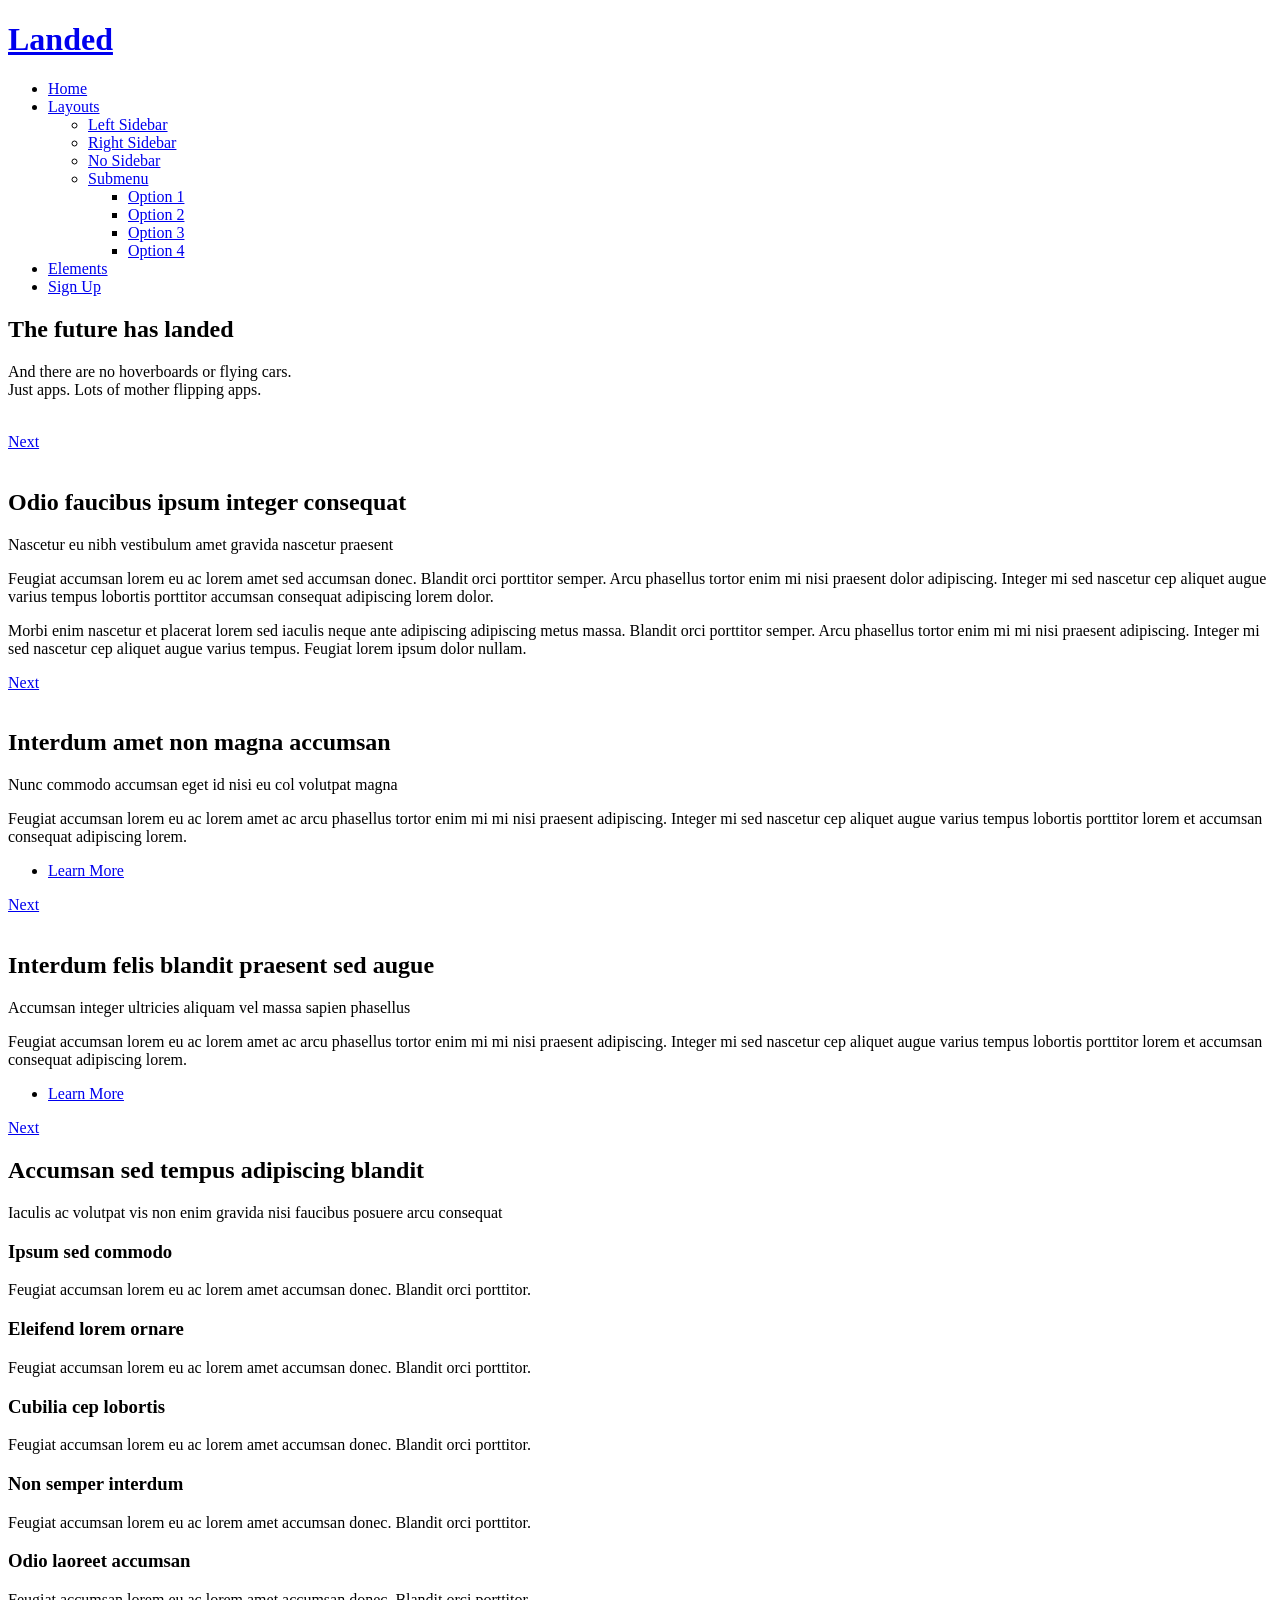
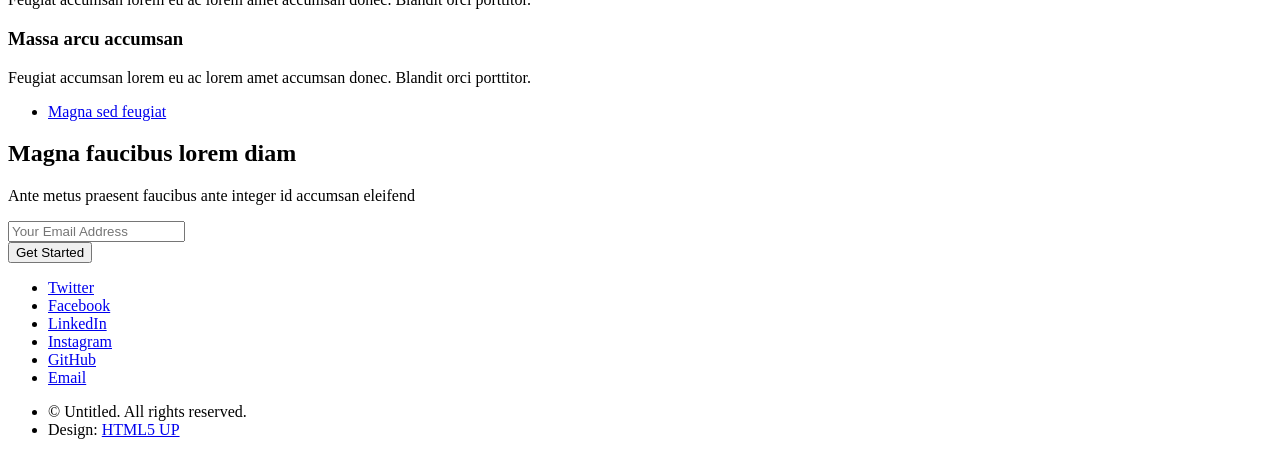
==== index.html @ c4304e94 "Add files via upload" ====
<!DOCTYPE HTML>
<!--
	Landed by HTML5 UP
	html5up.net | @ajlkn
	Free for personal and commercial use under the CCA 3.0 license (html5up.net/license)
-->
<html>
	<head>
		<title>Landed by HTML5 UP</title>
		<meta charset="utf-8" />
		<meta name="viewport" content="width=device-width, initial-scale=1, user-scalable=no" />
		<link rel="stylesheet" href="assets/css/main.css" />
		<noscript><link rel="stylesheet" href="assets/css/noscript.css" /></noscript>
	</head>
	<body class="is-preload landing">
		<div id="page-wrapper">

			<!-- Header -->
				<header id="header">
					<h1 id="logo"><a href="index.html">Landed</a></h1>
					<nav id="nav">
						<ul>
							<li><a href="index.html">Home</a></li>
							<li>
								<a href="#">Layouts</a>
								<ul>
									<li><a href="left-sidebar.html">Left Sidebar</a></li>
									<li><a href="right-sidebar.html">Right Sidebar</a></li>
									<li><a href="no-sidebar.html">No Sidebar</a></li>
									<li>
										<a href="#">Submenu</a>
										<ul>
											<li><a href="#">Option 1</a></li>
											<li><a href="#">Option 2</a></li>
											<li><a href="#">Option 3</a></li>
											<li><a href="#">Option 4</a></li>
										</ul>
									</li>
								</ul>
							</li>
							<li><a href="elements.html">Elements</a></li>
							<li><a href="#" class="button primary">Sign Up</a></li>
						</ul>
					</nav>
				</header>

			<!-- Banner -->
				<section id="banner">
					<div class="content">
						<header>
							<h2>The future has landed</h2>
							<p>And there are no hoverboards or flying cars.<br />
							Just apps. Lots of mother flipping apps.</p>
						</header>
						<span class="image"><img src="images/pic01.jpg" alt="" /></span>
					</div>
					<a href="#one" class="goto-next scrolly">Next</a>
				</section>

			<!-- One -->
				<section id="one" class="spotlight style1 bottom">
					<span class="image fit main"><img src="images/pic02.jpg" alt="" /></span>
					<div class="content">
						<div class="container">
							<div class="row">
								<div class="col-4 col-12-medium">
									<header>
										<h2>Odio faucibus ipsum integer consequat</h2>
										<p>Nascetur eu nibh vestibulum amet gravida nascetur praesent</p>
									</header>
								</div>
								<div class="col-4 col-12-medium">
									<p>Feugiat accumsan lorem eu ac lorem amet sed accumsan donec.
									Blandit orci porttitor semper. Arcu phasellus tortor enim mi
									nisi praesent dolor adipiscing. Integer mi sed nascetur cep aliquet
									augue varius tempus lobortis porttitor accumsan consequat
									adipiscing lorem dolor.</p>
								</div>
								<div class="col-4 col-12-medium">
									<p>Morbi enim nascetur et placerat lorem sed iaculis neque ante
									adipiscing adipiscing metus massa. Blandit orci porttitor semper.
									Arcu phasellus tortor enim mi mi nisi praesent adipiscing. Integer
									mi sed nascetur cep aliquet augue varius tempus. Feugiat lorem
									ipsum dolor nullam.</p>
								</div>
							</div>
						</div>
					</div>
					<a href="#two" class="goto-next scrolly">Next</a>
				</section>

			<!-- Two -->
				<section id="two" class="spotlight style2 right">
					<span class="image fit main"><img src="images/pic03.jpg" alt="" /></span>
					<div class="content">
						<header>
							<h2>Interdum amet non magna accumsan</h2>
							<p>Nunc commodo accumsan eget id nisi eu col volutpat magna</p>
						</header>
						<p>Feugiat accumsan lorem eu ac lorem amet ac arcu phasellus tortor enim mi mi nisi praesent adipiscing. Integer mi sed nascetur cep aliquet augue varius tempus lobortis porttitor lorem et accumsan consequat adipiscing lorem.</p>
						<ul class="actions">
							<li><a href="#" class="button">Learn More</a></li>
						</ul>
					</div>
					<a href="#three" class="goto-next scrolly">Next</a>
				</section>

			<!-- Three -->
				<section id="three" class="spotlight style3 left">
					<span class="image fit main bottom"><img src="images/pic04.jpg" alt="" /></span>
					<div class="content">
						<header>
							<h2>Interdum felis blandit praesent sed augue</h2>
							<p>Accumsan integer ultricies aliquam vel massa sapien phasellus</p>
						</header>
						<p>Feugiat accumsan lorem eu ac lorem amet ac arcu phasellus tortor enim mi mi nisi praesent adipiscing. Integer mi sed nascetur cep aliquet augue varius tempus lobortis porttitor lorem et accumsan consequat adipiscing lorem.</p>
						<ul class="actions">
							<li><a href="#" class="button">Learn More</a></li>
						</ul>
					</div>
					<a href="#four" class="goto-next scrolly">Next</a>
				</section>

			<!-- Four -->
				<section id="four" class="wrapper style1 special fade-up">
					<div class="container">
						<header class="major">
							<h2>Accumsan sed tempus adipiscing blandit</h2>
							<p>Iaculis ac volutpat vis non enim gravida nisi faucibus posuere arcu consequat</p>
						</header>
						<div class="box alt">
							<div class="row gtr-uniform">
								<section class="col-4 col-6-medium col-12-xsmall">
									<span class="icon solid alt major fa-chart-area"></span>
									<h3>Ipsum sed commodo</h3>
									<p>Feugiat accumsan lorem eu ac lorem amet accumsan donec. Blandit orci porttitor.</p>
								</section>
								<section class="col-4 col-6-medium col-12-xsmall">
									<span class="icon solid alt major fa-comment"></span>
									<h3>Eleifend lorem ornare</h3>
									<p>Feugiat accumsan lorem eu ac lorem amet accumsan donec. Blandit orci porttitor.</p>
								</section>
								<section class="col-4 col-6-medium col-12-xsmall">
									<span class="icon solid alt major fa-flask"></span>
									<h3>Cubilia cep lobortis</h3>
									<p>Feugiat accumsan lorem eu ac lorem amet accumsan donec. Blandit orci porttitor.</p>
								</section>
								<section class="col-4 col-6-medium col-12-xsmall">
									<span class="icon solid alt major fa-paper-plane"></span>
									<h3>Non semper interdum</h3>
									<p>Feugiat accumsan lorem eu ac lorem amet accumsan donec. Blandit orci porttitor.</p>
								</section>
								<section class="col-4 col-6-medium col-12-xsmall">
									<span class="icon solid alt major fa-file"></span>
									<h3>Odio laoreet accumsan</h3>
									<p>Feugiat accumsan lorem eu ac lorem amet accumsan donec. Blandit orci porttitor.</p>
								</section>
								<section class="col-4 col-6-medium col-12-xsmall">
									<span class="icon solid alt major fa-lock"></span>
									<h3>Massa arcu accumsan</h3>
									<p>Feugiat accumsan lorem eu ac lorem amet accumsan donec. Blandit orci porttitor.</p>
								</section>
							</div>
						</div>
						<footer class="major">
							<ul class="actions special">
								<li><a href="#" class="button">Magna sed feugiat</a></li>
							</ul>
						</footer>
					</div>
				</section>

			<!-- Five -->
				<section id="five" class="wrapper style2 special fade">
					<div class="container">
						<header>
							<h2>Magna faucibus lorem diam</h2>
							<p>Ante metus praesent faucibus ante integer id accumsan eleifend</p>
						</header>
						<form method="post" action="#" class="cta">
							<div class="row gtr-uniform gtr-50">
								<div class="col-8 col-12-xsmall"><input type="email" name="email" id="email" placeholder="Your Email Address" /></div>
								<div class="col-4 col-12-xsmall"><input type="submit" value="Get Started" class="fit primary" /></div>
							</div>
						</form>
					</div>
				</section>

			<!-- Footer -->
				<footer id="footer">
					<ul class="icons">
						<li><a href="#" class="icon brands alt fa-twitter"><span class="label">Twitter</span></a></li>
						<li><a href="#" class="icon brands alt fa-facebook-f"><span class="label">Facebook</span></a></li>
						<li><a href="#" class="icon brands alt fa-linkedin-in"><span class="label">LinkedIn</span></a></li>
						<li><a href="#" class="icon brands alt fa-instagram"><span class="label">Instagram</span></a></li>
						<li><a href="#" class="icon brands alt fa-github"><span class="label">GitHub</span></a></li>
						<li><a href="#" class="icon solid alt fa-envelope"><span class="label">Email</span></a></li>
					</ul>
					<ul class="copyright">
						<li>&copy; Untitled. All rights reserved.</li><li>Design: <a href="http://html5up.net">HTML5 UP</a></li>
					</ul>
				</footer>

		</div>

		<!-- Scripts -->
			<script src="assets/js/jquery.min.js"></script>
			<script src="assets/js/jquery.scrolly.min.js"></script>
			<script src="assets/js/jquery.dropotron.min.js"></script>
			<script src="assets/js/jquery.scrollex.min.js"></script>
			<script src="assets/js/browser.min.js"></script>
			<script src="assets/js/breakpoints.min.js"></script>
			<script src="assets/js/util.js"></script>
			<script src="assets/js/main.js"></script>

	</body>
</html>
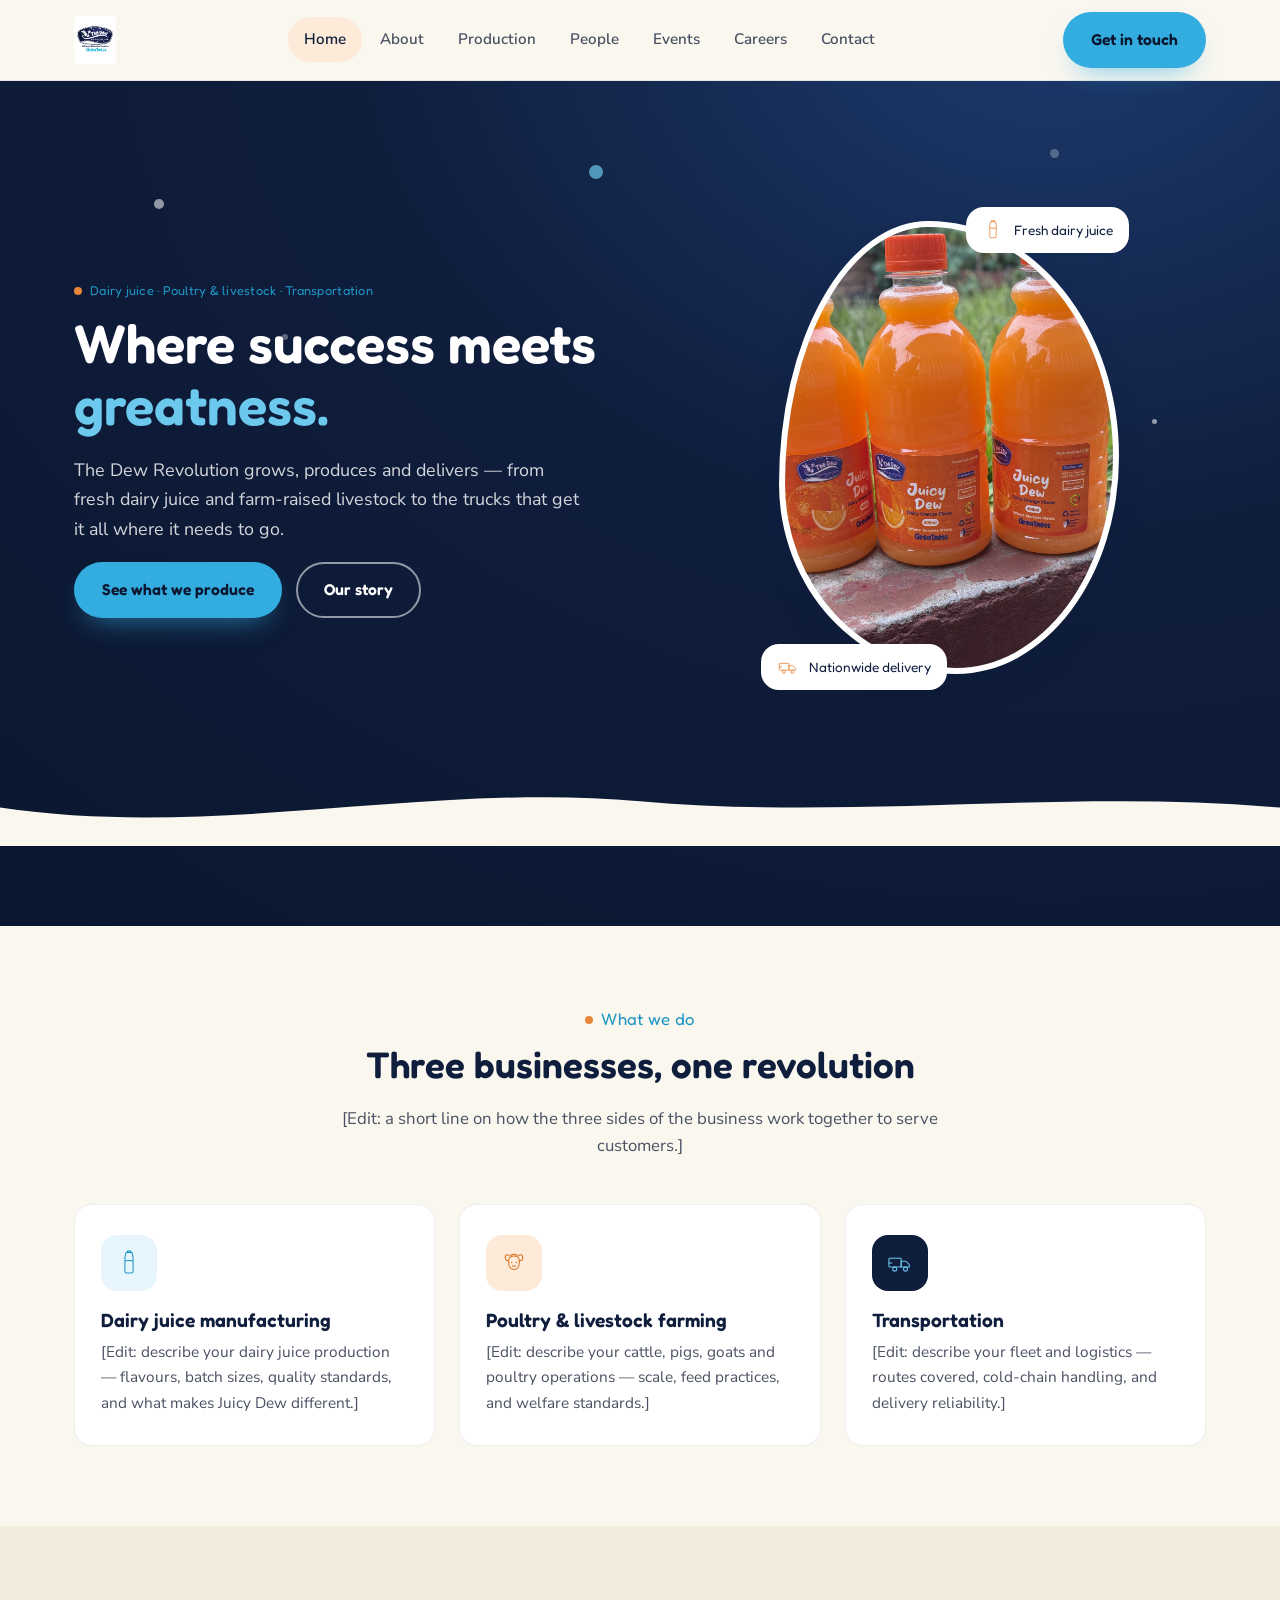
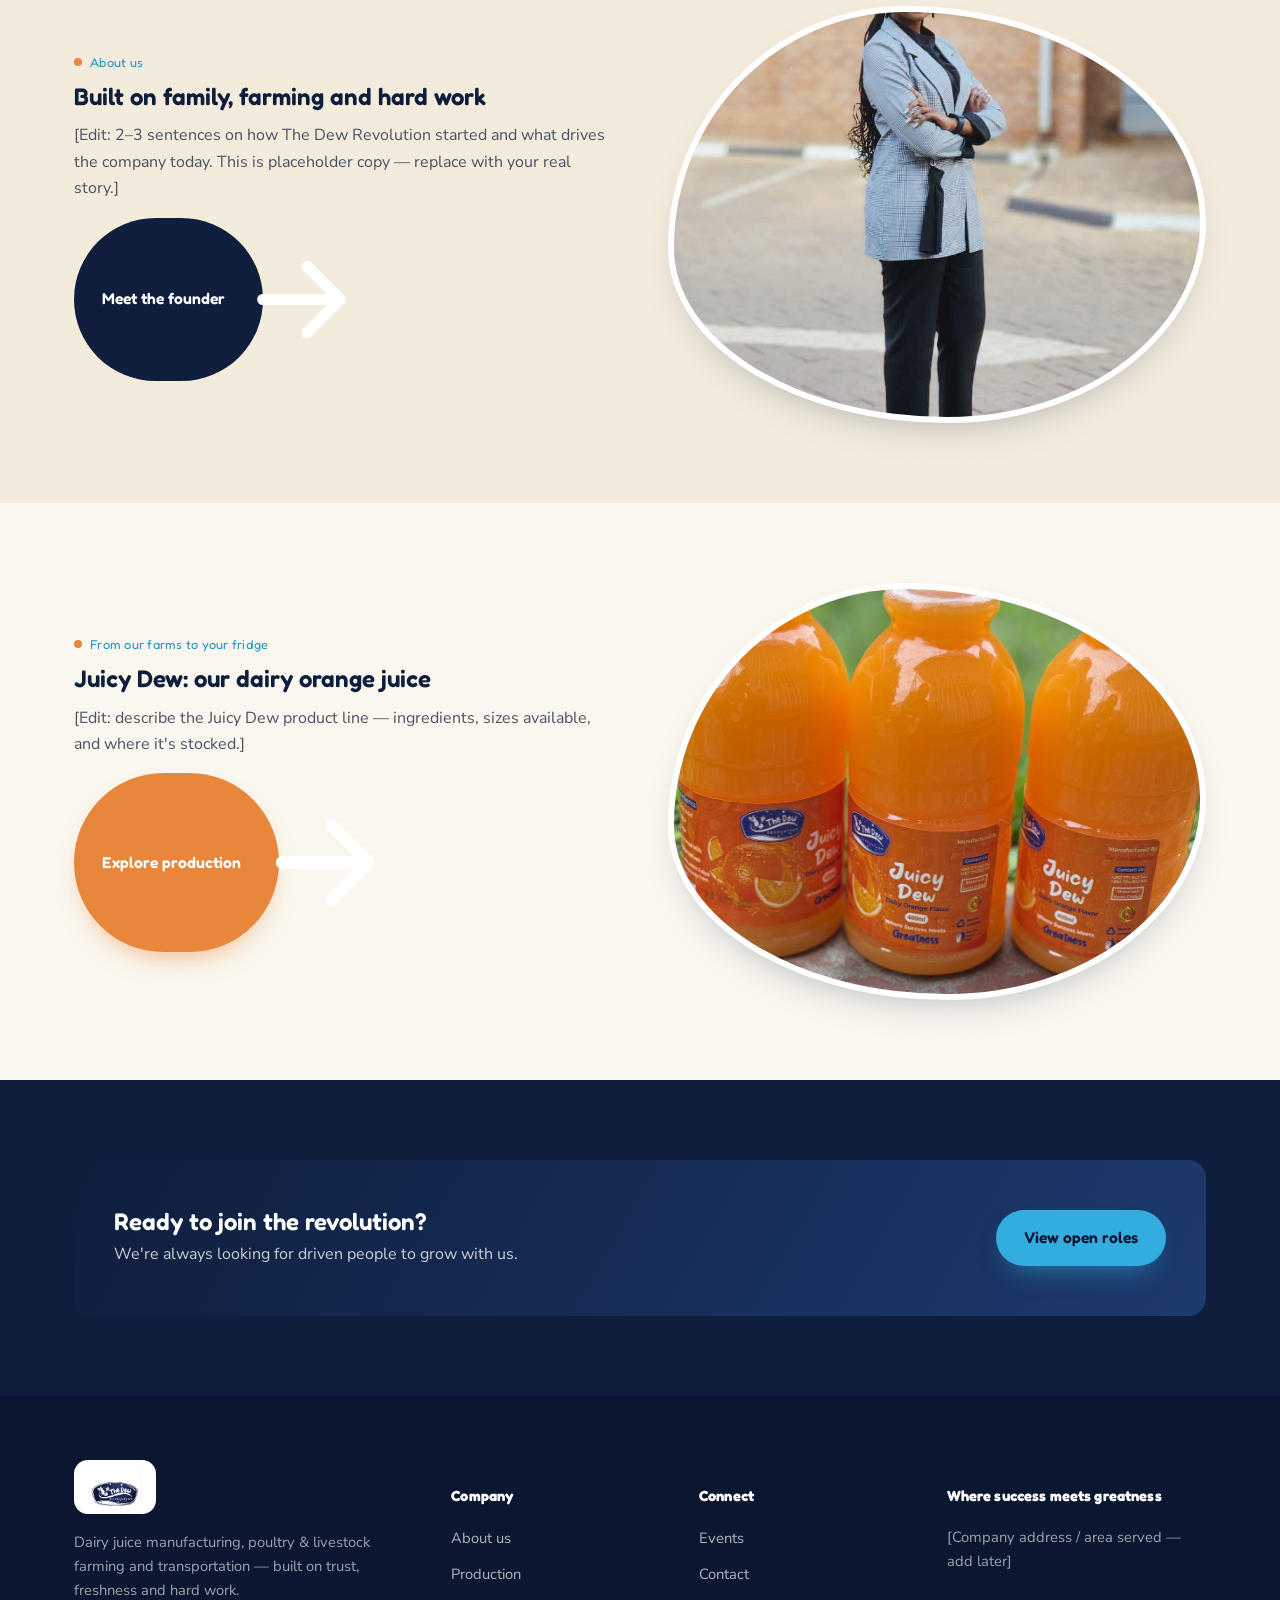
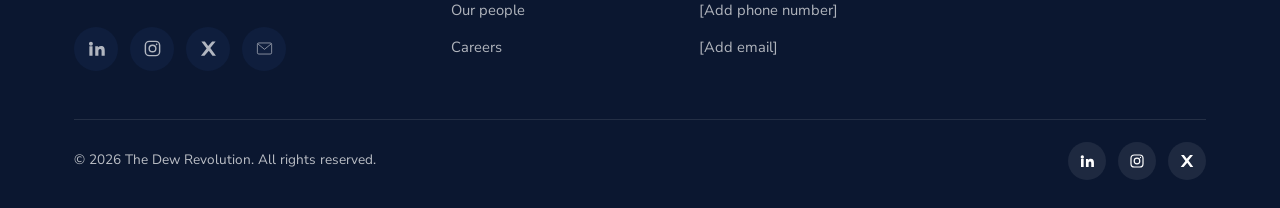
==== commit acb4e361: "Add files via upload" ====
--- a/index.html
+++ b/index.html
@@ -1,217 +1,183 @@
-<!DOCTYPE HTML>
-<!--
-	Landed by HTML5 UP
-	html5up.net | @ajlkn
-	Free for personal and commercial use under the CCA 3.0 license (html5up.net/license)
--->
-<html>
-	<head>
-		<title>Landed by HTML5 UP</title>
-		<meta charset="utf-8" />
-		<meta name="viewport" content="width=device-width, initial-scale=1, user-scalable=no" />
-		<link rel="stylesheet" href="assets/css/main.css" />
-		<noscript><link rel="stylesheet" href="assets/css/noscript.css" /></noscript>
-	</head>
-	<body class="is-preload landing">
-		<div id="page-wrapper">
-
-			<!-- Header -->
-				<header id="header">
-					<h1 id="logo"><a href="index.html">Landed</a></h1>
-					<nav id="nav">
-						<ul>
-							<li><a href="index.html">Home</a></li>
-							<li>
-								<a href="#">Layouts</a>
-								<ul>
-									<li><a href="left-sidebar.html">Left Sidebar</a></li>
-									<li><a href="right-sidebar.html">Right Sidebar</a></li>
-									<li><a href="no-sidebar.html">No Sidebar</a></li>
-									<li>
-										<a href="#">Submenu</a>
-										<ul>
-											<li><a href="#">Option 1</a></li>
-											<li><a href="#">Option 2</a></li>
-											<li><a href="#">Option 3</a></li>
-											<li><a href="#">Option 4</a></li>
-										</ul>
-									</li>
-								</ul>
-							</li>
-							<li><a href="elements.html">Elements</a></li>
-							<li><a href="#" class="button primary">Sign Up</a></li>
-						</ul>
-					</nav>
-				</header>
-
-			<!-- Banner -->
-				<section id="banner">
-					<div class="content">
-						<header>
-							<h2>The future has landed</h2>
-							<p>And there are no hoverboards or flying cars.<br />
-							Just apps. Lots of mother flipping apps.</p>
-						</header>
-						<span class="image"><img src="images/pic01.jpg" alt="" /></span>
-					</div>
-					<a href="#one" class="goto-next scrolly">Next</a>
-				</section>
-
-			<!-- One -->
-				<section id="one" class="spotlight style1 bottom">
-					<span class="image fit main"><img src="images/pic02.jpg" alt="" /></span>
-					<div class="content">
-						<div class="container">
-							<div class="row">
-								<div class="col-4 col-12-medium">
-									<header>
-										<h2>Odio faucibus ipsum integer consequat</h2>
-										<p>Nascetur eu nibh vestibulum amet gravida nascetur praesent</p>
-									</header>
-								</div>
-								<div class="col-4 col-12-medium">
-									<p>Feugiat accumsan lorem eu ac lorem amet sed accumsan donec.
-									Blandit orci porttitor semper. Arcu phasellus tortor enim mi
-									nisi praesent dolor adipiscing. Integer mi sed nascetur cep aliquet
-									augue varius tempus lobortis porttitor accumsan consequat
-									adipiscing lorem dolor.</p>
-								</div>
-								<div class="col-4 col-12-medium">
-									<p>Morbi enim nascetur et placerat lorem sed iaculis neque ante
-									adipiscing adipiscing metus massa. Blandit orci porttitor semper.
-									Arcu phasellus tortor enim mi mi nisi praesent adipiscing. Integer
-									mi sed nascetur cep aliquet augue varius tempus. Feugiat lorem
-									ipsum dolor nullam.</p>
-								</div>
-							</div>
-						</div>
-					</div>
-					<a href="#two" class="goto-next scrolly">Next</a>
-				</section>
-
-			<!-- Two -->
-				<section id="two" class="spotlight style2 right">
-					<span class="image fit main"><img src="images/pic03.jpg" alt="" /></span>
-					<div class="content">
-						<header>
-							<h2>Interdum amet non magna accumsan</h2>
-							<p>Nunc commodo accumsan eget id nisi eu col volutpat magna</p>
-						</header>
-						<p>Feugiat accumsan lorem eu ac lorem amet ac arcu phasellus tortor enim mi mi nisi praesent adipiscing. Integer mi sed nascetur cep aliquet augue varius tempus lobortis porttitor lorem et accumsan consequat adipiscing lorem.</p>
-						<ul class="actions">
-							<li><a href="#" class="button">Learn More</a></li>
-						</ul>
-					</div>
-					<a href="#three" class="goto-next scrolly">Next</a>
-				</section>
-
-			<!-- Three -->
-				<section id="three" class="spotlight style3 left">
-					<span class="image fit main bottom"><img src="images/pic04.jpg" alt="" /></span>
-					<div class="content">
-						<header>
-							<h2>Interdum felis blandit praesent sed augue</h2>
-							<p>Accumsan integer ultricies aliquam vel massa sapien phasellus</p>
-						</header>
-						<p>Feugiat accumsan lorem eu ac lorem amet ac arcu phasellus tortor enim mi mi nisi praesent adipiscing. Integer mi sed nascetur cep aliquet augue varius tempus lobortis porttitor lorem et accumsan consequat adipiscing lorem.</p>
-						<ul class="actions">
-							<li><a href="#" class="button">Learn More</a></li>
-						</ul>
-					</div>
-					<a href="#four" class="goto-next scrolly">Next</a>
-				</section>
-
-			<!-- Four -->
-				<section id="four" class="wrapper style1 special fade-up">
-					<div class="container">
-						<header class="major">
-							<h2>Accumsan sed tempus adipiscing blandit</h2>
-							<p>Iaculis ac volutpat vis non enim gravida nisi faucibus posuere arcu consequat</p>
-						</header>
-						<div class="box alt">
-							<div class="row gtr-uniform">
-								<section class="col-4 col-6-medium col-12-xsmall">
-									<span class="icon solid alt major fa-chart-area"></span>
-									<h3>Ipsum sed commodo</h3>
-									<p>Feugiat accumsan lorem eu ac lorem amet accumsan donec. Blandit orci porttitor.</p>
-								</section>
-								<section class="col-4 col-6-medium col-12-xsmall">
-									<span class="icon solid alt major fa-comment"></span>
-									<h3>Eleifend lorem ornare</h3>
-									<p>Feugiat accumsan lorem eu ac lorem amet accumsan donec. Blandit orci porttitor.</p>
-								</section>
-								<section class="col-4 col-6-medium col-12-xsmall">
-									<span class="icon solid alt major fa-flask"></span>
-									<h3>Cubilia cep lobortis</h3>
-									<p>Feugiat accumsan lorem eu ac lorem amet accumsan donec. Blandit orci porttitor.</p>
-								</section>
-								<section class="col-4 col-6-medium col-12-xsmall">
-									<span class="icon solid alt major fa-paper-plane"></span>
-									<h3>Non semper interdum</h3>
-									<p>Feugiat accumsan lorem eu ac lorem amet accumsan donec. Blandit orci porttitor.</p>
-								</section>
-								<section class="col-4 col-6-medium col-12-xsmall">
-									<span class="icon solid alt major fa-file"></span>
-									<h3>Odio laoreet accumsan</h3>
-									<p>Feugiat accumsan lorem eu ac lorem amet accumsan donec. Blandit orci porttitor.</p>
-								</section>
-								<section class="col-4 col-6-medium col-12-xsmall">
-									<span class="icon solid alt major fa-lock"></span>
-									<h3>Massa arcu accumsan</h3>
-									<p>Feugiat accumsan lorem eu ac lorem amet accumsan donec. Blandit orci porttitor.</p>
-								</section>
-							</div>
-						</div>
-						<footer class="major">
-							<ul class="actions special">
-								<li><a href="#" class="button">Magna sed feugiat</a></li>
-							</ul>
-						</footer>
-					</div>
-				</section>
-
-			<!-- Five -->
-				<section id="five" class="wrapper style2 special fade">
-					<div class="container">
-						<header>
-							<h2>Magna faucibus lorem diam</h2>
-							<p>Ante metus praesent faucibus ante integer id accumsan eleifend</p>
-						</header>
-						<form method="post" action="#" class="cta">
-							<div class="row gtr-uniform gtr-50">
-								<div class="col-8 col-12-xsmall"><input type="email" name="email" id="email" placeholder="Your Email Address" /></div>
-								<div class="col-4 col-12-xsmall"><input type="submit" value="Get Started" class="fit primary" /></div>
-							</div>
-						</form>
-					</div>
-				</section>
-
-			<!-- Footer -->
-				<footer id="footer">
-					<ul class="icons">
-						<li><a href="#" class="icon brands alt fa-twitter"><span class="label">Twitter</span></a></li>
-						<li><a href="#" class="icon brands alt fa-facebook-f"><span class="label">Facebook</span></a></li>
-						<li><a href="#" class="icon brands alt fa-linkedin-in"><span class="label">LinkedIn</span></a></li>
-						<li><a href="#" class="icon brands alt fa-instagram"><span class="label">Instagram</span></a></li>
-						<li><a href="#" class="icon brands alt fa-github"><span class="label">GitHub</span></a></li>
-						<li><a href="#" class="icon solid alt fa-envelope"><span class="label">Email</span></a></li>
-					</ul>
-					<ul class="copyright">
-						<li>&copy; Untitled. All rights reserved.</li><li>Design: <a href="http://html5up.net">HTML5 UP</a></li>
-					</ul>
-				</footer>
-
-		</div>
-
-		<!-- Scripts -->
-			<script src="assets/js/jquery.min.js"></script>
-			<script src="assets/js/jquery.scrolly.min.js"></script>
-			<script src="assets/js/jquery.dropotron.min.js"></script>
-			<script src="assets/js/jquery.scrollex.min.js"></script>
-			<script src="assets/js/browser.min.js"></script>
-			<script src="assets/js/breakpoints.min.js"></script>
-			<script src="assets/js/util.js"></script>
-			<script src="assets/js/main.js"></script>
-
-	</body>
-</html>+<!DOCTYPE html>
+<html lang="en">
+<head>
+<meta charset="UTF-8">
+<meta name="viewport" content="width=device-width, initial-scale=1.0">
+<title>Home · The Dew Revolution</title>
+<meta name="description" content="The Dew Revolution — dairy juice manufacturing, poultry and livestock farming, and transportation. Where success meets greatness.">
+<link rel="icon" href="assets/img/logo-badge.png" type="image/png">
+<link rel="preconnect" href="https://fonts.googleapis.com">
+<link rel="stylesheet" href="css/style.css">
+</head>
+<body>
+  <header class="site-header">
+    <div class="container nav-row">
+      <a href="index.html" class="brand">
+        <img src="assets/img/logo-lockup.png" alt="The Dew Revolution logo">
+      </a>
+      <nav class="main-nav" id="main-nav" aria-label="Primary">
+        <ul>
+          <li><a href="index.html" class="active">Home</a></li>
+<li><a href="about.html">About</a></li>
+<li><a href="production.html">Production</a></li>
+<li><a href="people.html">People</a></li>
+<li><a href="events.html">Events</a></li>
+<li><a href="careers.html">Careers</a></li>
+<li><a href="contact.html">Contact</a></li>
+
+        </ul>
+      </nav>
+      <div class="nav-cta">
+        <a href="contact.html" class="btn btn-primary">Get in touch</a>
+        <button class="nav-toggle" aria-label="Toggle menu" aria-expanded="false" aria-controls="main-nav">
+          <svg viewBox="0 0 24 24" fill="none" stroke="currentColor" stroke-width="2" stroke-linecap="round"><path d="M3 6h18M3 12h18M3 18h18"/></svg>
+        </button>
+      </div>
+    </div>
+  </header>
+
+
+  <section class="hero">
+    <div class="dew-dots"><i></i><i></i><i></i><i></i><i></i><i></i></div>
+    <div class="container hero-grid">
+      <div class="hero-copy">
+        <p class="eyebrow">Dairy juice &middot; Poultry &amp; livestock &middot; Transportation</p>
+        <h1>Where success meets <span class="accent">greatness.</span></h1>
+        <p class="lead">The Dew Revolution grows, produces and delivers &mdash; from fresh dairy juice and farm-raised livestock to the trucks that get it all where it needs to go.</p>
+        <div class="hero-actions">
+          <a href="production.html" class="btn btn-primary">See what we produce</a>
+          <a href="about.html" class="btn btn-outline">Our story</a>
+        </div>
+      </div>
+      <div class="hero-art">
+        <div class="badge-frame">
+          <img src="assets/img/juice-1.jpg" alt="Bottles of Juicy Dew, The Dew Revolution's dairy orange juice">
+        </div>
+        <div class="float-chip chip-a"><svg viewBox="0 0 48 48" fill="none" xmlns="http://www.w3.org/2000/svg"><path d="M19 6h10l1.4 5.6c.4 1.6.6 3.3.6 5V38a3 3 0 0 1-3 3H20a3 3 0 0 1-3-3V16.6c0-1.7.2-3.4.6-5L19 6Z" stroke="currentColor" stroke-width="1.8" stroke-linejoin="round"/><path d="M17.6 20h12.8" stroke="currentColor" stroke-width="1.8"/><path d="M21 6V3.6h6V6" stroke="currentColor" stroke-width="1.8" stroke-linecap="round"/></svg> Fresh dairy juice</div>
+        <div class="float-chip chip-b"><svg viewBox="0 0 48 48" fill="none" xmlns="http://www.w3.org/2000/svg"><rect x="5" y="16" width="21" height="15" rx="1.6" stroke="currentColor" stroke-width="1.8"/><path d="M26 21h8.5L40 26.6V31h-14V21Z" stroke="currentColor" stroke-width="1.8" stroke-linejoin="round"/><circle cx="15" cy="34.5" r="3.4" stroke="currentColor" stroke-width="1.8"/><circle cx="33.5" cy="34.5" r="3.4" stroke="currentColor" stroke-width="1.8"/><path d="M5 24h5" stroke="currentColor" stroke-width="1.8" stroke-linecap="round"/></svg> Nationwide delivery</div>
+      </div>
+    </div>
+    <span class="wave-divider"><svg viewBox="0 0 1440 100" preserveAspectRatio="none"><path d="M0,40 C 240,90 480,0 720,30 C 960,60 1200,10 1440,40 L1440,100 L0,100 Z" fill="var(--cream-50)"></path></svg></span>
+  </section>
+
+  <section>
+    <div class="container">
+      <div class="section-head center">
+        <p class="eyebrow" style="justify-content:center">What we do</p>
+        <h2>Three businesses, one revolution</h2>
+        <p>[Edit: a short line on how the three sides of the business work together to serve customers.]</p>
+      </div>
+      <div class="pillars">
+        <div class="pillar-card">
+          <div class="icon-badge sky"><svg viewBox="0 0 48 48" fill="none" xmlns="http://www.w3.org/2000/svg"><path d="M19 6h10l1.4 5.6c.4 1.6.6 3.3.6 5V38a3 3 0 0 1-3 3H20a3 3 0 0 1-3-3V16.6c0-1.7.2-3.4.6-5L19 6Z" stroke="currentColor" stroke-width="1.8" stroke-linejoin="round"/><path d="M17.6 20h12.8" stroke="currentColor" stroke-width="1.8"/><path d="M21 6V3.6h6V6" stroke="currentColor" stroke-width="1.8" stroke-linecap="round"/></svg></div>
+          <h3>Dairy juice manufacturing</h3>
+          <p>[Edit: describe your dairy juice production &mdash; flavours, batch sizes, quality standards, and what makes Juicy Dew different.]</p>
+        </div>
+        <div class="pillar-card">
+          <div class="icon-badge amber"><svg viewBox="0 0 48 48" fill="none" xmlns="http://www.w3.org/2000/svg"><path d="M14 20c-3 0-5-2.4-5-5.4 0-2.6 1.8-4.6 3.8-4.6 1 0 1.7.4 2.2 1" stroke="currentColor" stroke-width="1.8" stroke-linecap="round"/><path d="M34 20c3 0 5-2.4 5-5.4 0-2.6-1.8-4.6-3.8-4.6-1 0-1.7.4-2.2 1" stroke="currentColor" stroke-width="1.8" stroke-linecap="round"/><path d="M15 19c0-4 4-7 9-7s9 3 9 7v6c0 6-4 10-9 10s-9-4-9-10v-6Z" stroke="currentColor" stroke-width="1.8"/><circle cx="20" cy="23" r="1.3" fill="currentColor"/><circle cx="28" cy="23" r="1.3" fill="currentColor"/><path d="M21 29h6" stroke="currentColor" stroke-width="1.8" stroke-linecap="round"/><path d="M17 12c1.5-2 3-3 7-3s5.5 1 7 3" stroke="currentColor" stroke-width="1.8" stroke-linecap="round"/></svg></div>
+          <h3>Poultry &amp; livestock farming</h3>
+          <p>[Edit: describe your cattle, pigs, goats and poultry operations &mdash; scale, feed practices, and welfare standards.]</p>
+        </div>
+        <div class="pillar-card">
+          <div class="icon-badge navy"><svg viewBox="0 0 48 48" fill="none" xmlns="http://www.w3.org/2000/svg"><rect x="5" y="16" width="21" height="15" rx="1.6" stroke="currentColor" stroke-width="1.8"/><path d="M26 21h8.5L40 26.6V31h-14V21Z" stroke="currentColor" stroke-width="1.8" stroke-linejoin="round"/><circle cx="15" cy="34.5" r="3.4" stroke="currentColor" stroke-width="1.8"/><circle cx="33.5" cy="34.5" r="3.4" stroke="currentColor" stroke-width="1.8"/><path d="M5 24h5" stroke="currentColor" stroke-width="1.8" stroke-linecap="round"/></svg></div>
+          <h3>Transportation</h3>
+          <p>[Edit: describe your fleet and logistics &mdash; routes covered, cold-chain handling, and delivery reliability.]</p>
+        </div>
+      </div>
+    </div>
+  </section>
+
+  <section class="section-alt">
+    <div class="container split">
+      <div class="split-copy">
+        <p class="eyebrow">About us</p>
+        <h2>Built on family, farming and hard work</h2>
+        <p>[Edit: 2&ndash;3 sentences on how The Dew Revolution started and what drives the company today. This is placeholder copy &mdash; replace with your real story.]</p>
+        <a href="about.html" class="btn btn-dark">Meet the founder <svg viewBox="0 0 24 24" fill="none" stroke="currentColor" stroke-width="2" stroke-linecap="round" stroke-linejoin="round"><path d="M5 12h14M13 6l6 6-6 6"/></svg></a>
+      </div>
+      <div class="split-media">
+        <div class="badge-frame">
+          <img src="assets/img/founder-ceo.jpg" alt="Founder and CEO of The Dew Revolution">
+        </div>
+      </div>
+    </div>
+  </section>
+
+  <section>
+    <div class="container split reverse">
+      <div class="split-media">
+        <div class="badge-frame">
+          <img src="assets/img/juice-2.jpg" alt="Juicy Dew dairy orange juice bottles">
+        </div>
+      </div>
+      <div class="split-copy">
+        <p class="eyebrow">From our farms to your fridge</p>
+        <h2>Juicy Dew: our dairy orange juice</h2>
+        <p>[Edit: describe the Juicy Dew product line &mdash; ingredients, sizes available, and where it's stocked.]</p>
+        <a href="production.html" class="btn btn-amber">Explore production <svg viewBox="0 0 24 24" fill="none" stroke="currentColor" stroke-width="2" stroke-linecap="round" stroke-linejoin="round"><path d="M5 12h14M13 6l6 6-6 6"/></svg></a>
+      </div>
+    </div>
+  </section>
+
+  <section class="section-navy">
+    <div class="container">
+      <div class="cta-band">
+        <div>
+          <h3>Ready to join the revolution?</h3>
+          <p>We're always looking for driven people to grow with us.</p>
+        </div>
+        <a href="careers.html" class="btn btn-primary">View open roles</a>
+      </div>
+    </div>
+  </section>
+
+  <footer class="site-footer">
+    <div class="container">
+      <div class="footer-grid">
+        <div class="footer-col">
+          <div class="footer-brand-chip"><img src="assets/img/logo-badge.png" alt="The Dew Revolution"></div>
+          <p>Dairy juice manufacturing, poultry &amp; livestock farming and transportation &mdash; built on trust, freshness and hard work.</p>
+          <div class="social-row">
+            <a href="#" class="social-btn" aria-label="LinkedIn"><svg viewBox="0 0 24 24" fill="currentColor"><path d="M4.98 3.5a2.5 2.5 0 1 1 0 5 2.5 2.5 0 0 1 0-5ZM3 9h4v12H3V9Zm7 0h3.8v1.7h.05c.53-1 1.83-2 3.77-2 4.03 0 4.78 2.6 4.78 6V21h-4v-5.4c0-1.3-.02-3-1.85-3-1.85 0-2.13 1.4-2.13 2.9V21h-4V9Z"/></svg></a>
+            <a href="#" class="social-btn" aria-label="Instagram"><svg viewBox="0 0 24 24" fill="none" stroke="currentColor" stroke-width="1.8"><rect x="3" y="3" width="18" height="18" rx="5"/><circle cx="12" cy="12" r="4.2"/><circle cx="17.2" cy="6.8" r="1" fill="currentColor" stroke="none"/></svg></a>
+            <a href="#" class="social-btn" aria-label="X (Twitter)"><svg viewBox="0 0 24 24" fill="currentColor"><path d="M3 3h4.4l4.2 5.8L16.6 3H21l-6.7 8.4L21.4 21H17l-4.6-6.3L6.9 21H2.5l7.1-8.9L3 3Z"/></svg></a>
+            <a href="mailto:info@thedewrevolution.com" class="social-btn" aria-label="Email"><svg viewBox="0 0 48 48" fill="none" xmlns="http://www.w3.org/2000/svg"><rect x="6" y="10" width="36" height="28" rx="3.5" stroke="currentColor" stroke-width="1.8"/><path d="M8 13l16 13L40 13" stroke="currentColor" stroke-width="1.8" stroke-linecap="round" stroke-linejoin="round"/></svg></a>
+          </div>
+        </div>
+        <div class="footer-col">
+          <h5>Company</h5>
+          <ul>
+            <li><a href="about.html">About us</a></li>
+            <li><a href="production.html">Production</a></li>
+            <li><a href="people.html">Our people</a></li>
+            <li><a href="careers.html">Careers</a></li>
+          </ul>
+        </div>
+        <div class="footer-col">
+          <h5>Connect</h5>
+          <ul>
+            <li><a href="events.html">Events</a></li>
+            <li><a href="contact.html">Contact</a></li>
+            <li><a href="tel:+000000000">[Add phone number]</a></li>
+            <li><a href="mailto:info@thedewrevolution.com">[Add email]</a></li>
+          </ul>
+        </div>
+        <div class="footer-col">
+          <h5>Where success meets greatness</h5>
+          <p>[Company address / area served &mdash; add later]</p>
+        </div>
+      </div>
+      <div class="footer-bottom">
+        <span>&copy; <span id="year"></span> The Dew Revolution. All rights reserved.</span>
+        <div class="social-row">
+          <a href="#" class="social-btn" aria-label="LinkedIn"><svg viewBox="0 0 24 24" fill="currentColor"><path d="M4.98 3.5a2.5 2.5 0 1 1 0 5 2.5 2.5 0 0 1 0-5ZM3 9h4v12H3V9Zm7 0h3.8v1.7h.05c.53-1 1.83-2 3.77-2 4.03 0 4.78 2.6 4.78 6V21h-4v-5.4c0-1.3-.02-3-1.85-3-1.85 0-2.13 1.4-2.13 2.9V21h-4V9Z"/></svg></a>
+          <a href="#" class="social-btn" aria-label="Instagram"><svg viewBox="0 0 24 24" fill="none" stroke="currentColor" stroke-width="1.8"><rect x="3" y="3" width="18" height="18" rx="5"/><circle cx="12" cy="12" r="4.2"/><circle cx="17.2" cy="6.8" r="1" fill="currentColor" stroke="none"/></svg></a>
+          <a href="#" class="social-btn" aria-label="X (Twitter)"><svg viewBox="0 0 24 24" fill="currentColor"><path d="M3 3h4.4l4.2 5.8L16.6 3H21l-6.7 8.4L21.4 21H17l-4.6-6.3L6.9 21H2.5l7.1-8.9L3 3Z"/></svg></a>
+        </div>
+      </div>
+    </div>
+  </footer>
+
+  <script src="js/main.js"></script>
+</body>
+</html>
--- a/css/style.css
+++ b/css/style.css
@@ -0,0 +1,687 @@
+/* =========================================================
+   THE DEW REVOLUTION — stylesheet
+   Dairy juice · Poultry & livestock · Transportation
+   ========================================================= */
+
+@import url('https://fonts.googleapis.com/css2?family=Fredoka:wght@500;600;700&family=Nunito+Sans:ital,opsz,wght@0,6..12,400;0,6..12,500;0,6..12,600;0,6..12,700;1,6..12,400&display=swap');
+
+:root{
+  /* --- Brand palette (drawn from The Dew Revolution mark) --- */
+  --navy-950:#0b1730;
+  --navy-900:#0f1e3d;
+  --navy-800:#152a52;
+  --navy-700:#1d3a6e;
+  --sky-600:#1f95c4;
+  --sky-500:#33ade0;
+  --sky-400:#6cc8ec;
+  --sky-100:#e7f6fc;
+  --amber-600:#d9711f;
+  --amber-500:#e8863b;
+  --amber-100:#fdead9;
+  --cream-50:#faf7ef;
+  --cream-100:#f3ecdd;
+  --ink-900:#1a1d24;
+  --ink-600:#4a5163;
+  --ink-400:#7b8296;
+  --white:#ffffff;
+
+  --font-display:'Fredoka', system-ui, sans-serif;
+  --font-body:'Nunito Sans', system-ui, -apple-system, sans-serif;
+
+  --max-w:1180px;
+  --radius-s:10px;
+  --radius-m:18px;
+  --shadow-soft: 0 18px 40px -22px rgba(15,30,61,.35);
+}
+
+*,*::before,*::after{ box-sizing:border-box; }
+html{ scroll-behavior:smooth; }
+body{
+  margin:0;
+  font-family:var(--font-body);
+  color:var(--ink-900);
+  background:var(--cream-50);
+  line-height:1.65;
+  -webkit-font-smoothing:antialiased;
+}
+img{ max-width:100%; display:block; }
+a{ color:inherit; text-decoration:none; }
+ul{ margin:0; padding:0; list-style:none; }
+h1,h2,h3,h4{
+  font-family:var(--font-display);
+  color:var(--navy-900);
+  line-height:1.15;
+  margin:0 0 .5em;
+  font-weight:600;
+}
+p{ margin:0 0 1em; color:var(--ink-600); }
+.container{
+  max-width:var(--max-w);
+  margin-inline:auto;
+  padding-inline:24px;
+}
+:focus-visible{
+  outline:3px solid var(--sky-500);
+  outline-offset:3px;
+}
+@media (prefers-reduced-motion: reduce){
+  html{ scroll-behavior:auto; }
+  *{ animation-duration:.001ms !important; transition-duration:.001ms !important; }
+}
+
+/* ---------- eyebrow / section heading ---------- */
+.eyebrow{
+  display:inline-flex;
+  align-items:center;
+  gap:8px;
+  font-family:var(--font-display);
+  font-size:.8rem;
+  letter-spacing:.02em;
+  color:var(--sky-600);
+  margin-bottom:10px;
+}
+.eyebrow::before{
+  content:"";
+  width:8px; height:8px;
+  border-radius:50%;
+  background:var(--amber-500);
+  flex:none;
+}
+.section-head{
+  max-width:640px;
+  margin-bottom:44px;
+}
+.section-head.center{ margin-inline:auto; text-align:center; }
+.section-head h2{ font-size:clamp(1.6rem,3vw,2.3rem); }
+.section-head p{ font-size:1.05rem; }
+
+/* ---------- buttons ---------- */
+.btn{
+  display:inline-flex;
+  align-items:center;
+  gap:10px;
+  font-family:var(--font-display);
+  font-weight:600;
+  font-size:.98rem;
+  padding:13px 26px;
+  border-radius:999px;
+  border:2px solid transparent;
+  cursor:pointer;
+  white-space:nowrap;
+  transition:transform .18s ease, box-shadow .18s ease, background-color .18s ease, color .18s ease;
+}
+.btn svg{ flex:none; }
+.btn:hover{ transform:translateY(-2px); }
+.btn-primary{
+  background:var(--sky-500);
+  color:var(--navy-950);
+  box-shadow:0 14px 28px -14px rgba(51,173,224,.7);
+}
+.btn-primary:hover{ background:var(--sky-400); }
+.btn-outline{
+  background:transparent;
+  border-color:rgba(255,255,255,.55);
+  color:var(--white);
+}
+.btn-outline:hover{ background:rgba(255,255,255,.12); }
+.btn-dark{
+  background:var(--navy-900);
+  color:var(--white);
+}
+.btn-dark:hover{ background:var(--navy-800); }
+.btn-amber{
+  background:var(--amber-500);
+  color:var(--white);
+  box-shadow:0 14px 28px -14px rgba(232,134,59,.7);
+}
+.btn-amber:hover{ background:var(--amber-600); }
+.btn[disabled]{ opacity:.55; cursor:not-allowed; transform:none; }
+
+/* ---------- header ---------- */
+.site-header{
+  position:sticky; top:0; z-index:100;
+  background:rgba(250,247,239,.92);
+  backdrop-filter:blur(8px);
+  border-bottom:1px solid rgba(15,30,61,.08);
+}
+.nav-row{
+  display:flex;
+  align-items:center;
+  justify-content:space-between;
+  padding-block:12px;
+}
+.brand{
+  display:flex;
+  align-items:center;
+  gap:10px;
+}
+.brand img{ height:48px; width:auto; }
+.brand-text{
+  font-family:var(--font-display);
+  font-weight:700;
+  color:var(--navy-900);
+  font-size:1.05rem;
+  line-height:1.1;
+}
+.brand-text span{
+  display:block;
+  font-family:var(--font-body);
+  font-weight:600;
+  font-size:.68rem;
+  color:var(--sky-600);
+  letter-spacing:.02em;
+}
+.main-nav ul{
+  display:flex;
+  align-items:center;
+  gap:2px;
+}
+.main-nav a{
+  display:block;
+  padding:10px 16px;
+  font-weight:600;
+  font-size:.95rem;
+  color:var(--ink-600);
+  border-radius:999px;
+  transition:background .15s ease, color .15s ease;
+}
+.main-nav a:hover{ color:var(--navy-900); background:var(--sky-100); }
+.main-nav a.active{ color:var(--navy-900); background:var(--amber-100); }
+.nav-cta{ display:flex; align-items:center; gap:14px; }
+.nav-toggle{
+  display:none;
+  background:none; border:none; cursor:pointer;
+  width:42px; height:42px;
+  align-items:center; justify-content:center;
+  border-radius:10px;
+}
+.nav-toggle:hover{ background:var(--sky-100); }
+.nav-toggle svg{ width:24px; height:24px; color:var(--navy-900); }
+
+@media (max-width:900px){
+  .main-nav{
+    position:fixed; inset:70px 16px auto 16px;
+    background:var(--white);
+    border-radius:var(--radius-m);
+    box-shadow:var(--shadow-soft);
+    padding:10px;
+    transform:translateY(-14px);
+    opacity:0;
+    pointer-events:none;
+    transition:opacity .2s ease, transform .2s ease;
+  }
+  .main-nav.open{ opacity:1; transform:translateY(0); pointer-events:auto; }
+  .main-nav ul{ flex-direction:column; align-items:stretch; gap:4px; }
+  .main-nav a{ padding:12px 16px; }
+  .nav-toggle{ display:flex; }
+  .nav-cta .btn-primary{ display:none; }
+}
+
+/* ---------- hero ---------- */
+.hero{
+  position:relative;
+  background:radial-gradient(120% 140% at 82% -10%, var(--navy-700) 0%, var(--navy-900) 45%, var(--navy-950) 100%);
+  color:var(--white);
+  overflow:hidden;
+  padding-top:64px;
+}
+.dew-dots{ position:absolute; inset:0; overflow:hidden; pointer-events:none; }
+.dew-dots i{
+  position:absolute;
+  border-radius:50%;
+  background:rgba(255,255,255,.55);
+}
+.hero .dew-dots i:nth-child(1){ width:10px; height:10px; top:14%; left:12%; }
+.hero .dew-dots i:nth-child(2){ width:6px; height:6px; top:30%; left:22%; opacity:.6;}
+.hero .dew-dots i:nth-child(3){ width:14px; height:14px; top:10%; left:46%; background:rgba(108,200,236,.7);}
+.hero .dew-dots i:nth-child(4){ width:7px; height:7px; top:22%; left:66%; }
+.hero .dew-dots i:nth-child(5){ width:9px; height:9px; top:8%; left:82%; opacity:.5;}
+.hero .dew-dots i:nth-child(6){ width:5px; height:5px; top:40%; left:90%; }
+
+.hero-grid{
+  position:relative;
+  display:grid;
+  grid-template-columns:1.05fr .95fr;
+  gap:48px;
+  align-items:center;
+  padding-block:76px 110px;
+}
+.hero h1{
+  color:var(--white);
+  font-size:clamp(2.2rem,4.4vw,3.4rem);
+  margin-bottom:.35em;
+}
+.hero h1 .accent{ color:var(--sky-400); }
+.hero p.lead{
+  color:rgba(255,255,255,.82);
+  font-size:1.12rem;
+  max-width:46ch;
+}
+.hero-actions{ display:flex; gap:14px; flex-wrap:wrap; margin-top:8px; }
+.hero-art{
+  position:relative;
+  justify-self:center;
+}
+.badge-frame{
+  --bf-border:var(--white);
+  position:relative;
+  border-radius:44% 56% 48% 52% / 58% 52% 48% 42%;
+  overflow:hidden;
+  border:6px solid var(--bf-border);
+  box-shadow:var(--shadow-soft);
+  background:var(--sky-100);
+}
+.hero-art .badge-frame{ width:min(340px,70vw); aspect-ratio:3/4; }
+.hero-art .badge-frame img{ width:100%; height:100%; object-fit:cover; }
+.hero-art .float-chip{
+  position:absolute;
+  background:var(--white);
+  color:var(--navy-900);
+  padding:12px 16px;
+  border-radius:var(--radius-m);
+  box-shadow:var(--shadow-soft);
+  font-family:var(--font-display);
+  font-size:.85rem;
+  display:flex; align-items:center; gap:10px;
+}
+.hero-art .float-chip svg{ width:22px; height:22px; color:var(--amber-500); flex:none; }
+.hero-art .chip-a{ top:-14px; right:-10px; }
+.hero-art .chip-b{ bottom:-16px; left:-18px; }
+
+.wave-divider{ display:block; width:100%; line-height:0; margin-top:-2px; }
+.wave-divider svg{ width:100%; height:64px; display:block; }
+
+/* ---------- page banner (inner pages) ---------- */
+.page-banner{
+  position:relative;
+  background:radial-gradient(120% 160% at 15% 0%, var(--navy-700) 0%, var(--navy-900) 55%, var(--navy-950) 100%);
+  color:var(--white);
+  padding-top:64px;
+}
+.page-banner-inner{ padding-block:66px 92px; position:relative; }
+.page-banner .eyebrow{ color:var(--sky-400); }
+.page-banner .eyebrow::before{ background:var(--sky-400); }
+.page-banner h1{ color:var(--white); font-size:clamp(2rem,4vw,2.9rem); max-width:20ch; }
+.page-banner p{ color:rgba(255,255,255,.8); max-width:56ch; font-size:1.05rem; }
+.breadcrumb{ font-size:.85rem; color:rgba(255,255,255,.6); margin-bottom:14px; }
+.breadcrumb a:hover{ color:var(--white); }
+
+/* ---------- generic sections ---------- */
+section{ padding-block:80px; }
+.section-alt{ background:var(--cream-100); }
+.section-navy{ background:var(--navy-900); color:var(--white); }
+.section-navy h2, .section-navy .section-head p{ color:var(--white); }
+.section-navy .section-head p{ color:rgba(255,255,255,.75); }
+
+/* pillars (home) */
+.pillars{
+  display:grid;
+  grid-template-columns:repeat(3,1fr);
+  gap:24px;
+}
+.pillar-card{
+  background:var(--white);
+  border-radius:var(--radius-m);
+  padding:30px 26px;
+  border:1px solid rgba(15,30,61,.07);
+  transition:transform .2s ease, box-shadow .2s ease;
+}
+.pillar-card:hover{ transform:translateY(-4px); box-shadow:var(--shadow-soft); }
+.icon-badge{
+  width:56px; height:56px;
+  border-radius:16px;
+  display:flex; align-items:center; justify-content:center;
+  margin-bottom:18px;
+}
+.icon-badge svg{ width:28px; height:28px; }
+.icon-badge.sky{ background:var(--sky-100); color:var(--sky-600); }
+.icon-badge.amber{ background:var(--amber-100); color:var(--amber-600); }
+.icon-badge.navy{ background:var(--navy-900); color:var(--sky-400); }
+.pillar-card h3{ font-size:1.2rem; margin-bottom:.4em; }
+.pillar-card p{ font-size:.96rem; margin-bottom:0; }
+
+/* two column split */
+.split{
+  display:grid;
+  grid-template-columns:1fr 1fr;
+  gap:56px;
+  align-items:center;
+}
+.split.reverse .split-media{ order:2; }
+.split-media .badge-frame{ width:100%; aspect-ratio:4/3.1; }
+.split-media .badge-frame img{ object-fit:cover; width:100%; height:100%; }
+
+/* about / mission cards */
+.mvo-grid{
+  display:grid;
+  grid-template-columns:repeat(3,1fr);
+  gap:24px;
+}
+.mvo-card{
+  background:var(--white);
+  border-radius:var(--radius-m);
+  padding:32px 26px;
+  border-top:4px solid var(--sky-500);
+  box-shadow:0 20px 40px -30px rgba(15,30,61,.4);
+}
+.mvo-card:nth-child(2){ border-top-color:var(--amber-500); }
+.mvo-card:nth-child(3){ border-top-color:var(--navy-700); }
+.mvo-card h3{ font-size:1.15rem; }
+.mvo-card p{ font-size:.95rem; margin-bottom:0; }
+
+/* founder */
+.founder-wrap{
+  display:grid;
+  grid-template-columns:.85fr 1.15fr;
+  gap:52px;
+  align-items:start;
+}
+.founder-photo .badge-frame{ width:100%; max-width:340px; aspect-ratio:3/4; margin-inline:auto; }
+.founder-photo .badge-frame img{ object-fit:cover; width:100%; height:100%; }
+.founder-name-tag{
+  text-align:center; margin-top:18px;
+}
+.founder-name-tag strong{ display:block; font-family:var(--font-display); color:var(--navy-900); font-size:1.15rem; }
+.founder-name-tag span{ color:var(--sky-600); font-weight:600; font-size:.9rem; }
+
+.editable{
+  position:relative;
+  background:var(--sky-100);
+  border:1.5px dashed var(--sky-500);
+  border-radius:var(--radius-s);
+  padding:18px 20px;
+  color:var(--navy-800);
+  font-size:.95rem;
+}
+.editable::before{
+  content:"EDIT ME";
+  position:absolute; top:-11px; left:16px;
+  background:var(--sky-500);
+  color:var(--navy-950);
+  font-family:var(--font-display);
+  font-size:.65rem;
+  letter-spacing:.06em;
+  padding:2px 10px;
+  border-radius:999px;
+}
+.editable p:last-child{ margin-bottom:0; }
+.editable + .editable{ margin-top:14px; }
+
+/* production / livestock cards */
+.animal-grid{
+  display:grid;
+  grid-template-columns:repeat(5,1fr);
+  gap:18px;
+}
+.animal-card{
+  background:var(--white);
+  border-radius:var(--radius-m);
+  padding:24px 18px;
+  text-align:center;
+  border:1px solid rgba(15,30,61,.07);
+}
+.animal-card .icon-badge{ margin-inline:auto; background:var(--cream-100); color:var(--navy-800); }
+.animal-card h4{ font-size:1rem; margin-bottom:.35em; }
+.animal-card p{ font-size:.88rem; margin-bottom:0; }
+
+.product-shots{
+  display:grid;
+  grid-template-columns:repeat(2,1fr);
+  gap:22px;
+}
+.product-shots .badge-frame{ aspect-ratio:4/5; }
+.product-shots .badge-frame img{ width:100%; height:100%; object-fit:cover; }
+
+.divider-line{
+  border:none; border-top:1px solid rgba(15,30,61,.1);
+  margin:64px 0;
+}
+
+/* people */
+.team-grid{
+  display:grid;
+  grid-template-columns:repeat(4,1fr);
+  gap:24px;
+}
+.team-card{
+  background:var(--white);
+  border-radius:var(--radius-m);
+  overflow:hidden;
+  border:1px solid rgba(15,30,61,.07);
+}
+.team-photo{
+  aspect-ratio:1/1;
+  background:var(--sky-100);
+  display:flex; align-items:center; justify-content:center;
+  overflow:hidden;
+}
+.team-photo img{ width:100%; height:100%; object-fit:cover; }
+.team-photo.placeholder svg{ width:46px; height:46px; color:var(--sky-400); }
+.team-info{ padding:18px 18px 22px; }
+.team-info h4{ font-size:1.02rem; margin-bottom:.15em; }
+.team-info span{ color:var(--sky-600); font-weight:600; font-size:.85rem; }
+.team-info p{ font-size:.85rem; margin:.5em 0 0; }
+
+/* events */
+.event-card{
+  display:grid;
+  grid-template-columns:110px 1fr auto;
+  gap:22px;
+  align-items:center;
+  background:var(--white);
+  border:1px solid rgba(15,30,61,.07);
+  border-radius:var(--radius-m);
+  padding:20px 22px;
+  margin-bottom:16px;
+}
+.event-date{
+  background:var(--navy-900);
+  color:var(--white);
+  border-radius:var(--radius-s);
+  text-align:center;
+  padding:12px 8px;
+  font-family:var(--font-display);
+}
+.event-date .day{ font-size:1.5rem; line-height:1; display:block; color:var(--sky-400); }
+.event-date .mon{ font-size:.72rem; letter-spacing:.05em; opacity:.8; }
+.event-card h4{ font-size:1.08rem; margin-bottom:.25em; }
+.event-card p{ margin-bottom:0; font-size:.92rem; }
+.event-meta{ font-size:.82rem; color:var(--ink-400); display:flex; gap:14px; margin-top:6px; flex-wrap:wrap;}
+.event-meta span{ display:inline-flex; align-items:center; gap:6px; }
+.event-meta svg{ width:15px; height:15px; }
+
+@media (max-width:700px){
+  .event-card{ grid-template-columns:70px 1fr; }
+  .event-card .btn{ grid-column:1 / -1; justify-self:start; }
+}
+
+/* careers */
+.perk-grid{
+  display:grid;
+  grid-template-columns:repeat(4,1fr);
+  gap:20px;
+}
+.perk-card{
+  text-align:center;
+  padding:22px 16px;
+}
+.perk-card .icon-badge{ margin-inline:auto; }
+.perk-card h4{ font-size:.98rem; }
+.perk-card p{ font-size:.86rem; margin-bottom:0; }
+
+.job-card{
+  display:flex;
+  justify-content:space-between;
+  align-items:center;
+  gap:20px;
+  background:var(--white);
+  border:1px solid rgba(15,30,61,.07);
+  border-radius:var(--radius-m);
+  padding:24px 26px;
+  margin-bottom:16px;
+  flex-wrap:wrap;
+}
+.job-card h4{ font-size:1.08rem; margin-bottom:.3em; }
+.job-tags{ display:flex; gap:10px; flex-wrap:wrap; }
+.job-tags span{
+  font-size:.78rem;
+  font-weight:600;
+  color:var(--navy-800);
+  background:var(--cream-100);
+  padding:5px 12px;
+  border-radius:999px;
+}
+
+/* contact */
+.contact-grid{
+  display:grid;
+  grid-template-columns:.9fr 1.1fr;
+  gap:52px;
+}
+.contact-card{
+  display:flex;
+  gap:16px;
+  align-items:flex-start;
+  padding:20px 0;
+  border-bottom:1px solid rgba(15,30,61,.08);
+}
+.contact-card:last-child{ border-bottom:none; }
+.contact-card .icon-badge{ flex:none; }
+.contact-card h4{ font-size:1rem; margin-bottom:.2em; }
+.contact-card p{ margin-bottom:0; font-size:.94rem; }
+.social-row{ display:flex; gap:12px; margin-top:24px; }
+.social-btn{
+  width:44px; height:44px;
+  border-radius:50%;
+  background:var(--navy-900);
+  color:var(--white);
+  display:flex; align-items:center; justify-content:center;
+  transition:background .15s ease, transform .15s ease;
+}
+.social-btn:hover{ background:var(--sky-500); color:var(--navy-950); transform:translateY(-2px); }
+.social-btn svg{ width:19px; height:19px; }
+
+.form-card{
+  background:var(--white);
+  border-radius:var(--radius-m);
+  padding:36px;
+  box-shadow:var(--shadow-soft);
+}
+.form-row{ display:grid; grid-template-columns:1fr 1fr; gap:16px; margin-bottom:16px; }
+.field{ display:flex; flex-direction:column; gap:6px; }
+.field.full{ grid-column:1 / -1; }
+.field label{ font-size:.85rem; font-weight:700; color:var(--navy-900); }
+.field input, .field textarea{
+  border:1.5px solid rgba(15,30,61,.15);
+  border-radius:var(--radius-s);
+  padding:12px 14px;
+  font-family:var(--font-body);
+  font-size:.96rem;
+  background:var(--cream-50);
+  resize:vertical;
+}
+.field input:focus, .field textarea:focus{
+  outline:none; border-color:var(--sky-500); background:var(--white);
+}
+.map-box{
+  margin-top:32px;
+  border-radius:var(--radius-m);
+  background:var(--navy-900);
+  color:rgba(255,255,255,.7);
+  aspect-ratio:16/7;
+  display:flex; flex-direction:column; align-items:center; justify-content:center;
+  gap:10px;
+  text-align:center;
+  padding:20px;
+}
+.map-box svg{ width:34px; height:34px; color:var(--sky-400); }
+.map-box strong{ color:var(--white); }
+
+/* CTA band */
+.cta-band{
+  background:linear-gradient(120deg, var(--navy-900), var(--navy-700));
+  color:var(--white);
+  border-radius:var(--radius-m);
+  padding:48px 40px;
+  display:flex;
+  align-items:center;
+  justify-content:space-between;
+  gap:24px;
+  flex-wrap:wrap;
+}
+.cta-band h3{ color:var(--white); font-size:1.5rem; margin-bottom:.25em; }
+.cta-band p{ color:rgba(255,255,255,.78); margin-bottom:0; }
+
+/* footer */
+.site-footer{
+  background:var(--navy-950);
+  color:rgba(255,255,255,.72);
+  padding-block:64px 28px;
+}
+.footer-grid{
+  display:grid;
+  grid-template-columns:1.3fr .8fr .8fr 1fr;
+  gap:40px;
+}
+.footer-brand-chip{
+  background:var(--white);
+  display:inline-flex;
+  padding:8px 14px;
+  border-radius:14px;
+  margin-bottom:16px;
+}
+.footer-brand-chip img{ height:38px; }
+.site-footer p{ color:rgba(255,255,255,.6); font-size:.92rem; }
+.footer-col h5{
+  font-family:var(--font-display);
+  color:var(--white);
+  font-size:.92rem;
+  margin-bottom:16px;
+  letter-spacing:.01em;
+}
+.footer-col ul li{ margin-bottom:10px; }
+.footer-col a{ font-size:.92rem; color:rgba(255,255,255,.68); transition:color .15s ease; }
+.footer-col a:hover{ color:var(--sky-400); }
+.footer-bottom{
+  border-top:1px solid rgba(255,255,255,.1);
+  margin-top:48px;
+  padding-top:22px;
+  display:flex;
+  justify-content:space-between;
+  align-items:center;
+  flex-wrap:wrap;
+  gap:12px;
+  font-size:.85rem;
+}
+.footer-bottom .social-row{ margin-top:0; }
+.footer-bottom .social-btn{ width:38px; height:38px; background:rgba(255,255,255,.08); }
+.footer-bottom .social-btn:hover{ background:var(--sky-500); }
+.footer-bottom .social-btn svg{ width:16px; height:16px; }
+
+/* ---------- responsive ---------- */
+@media (max-width:980px){
+  .hero-grid{ grid-template-columns:1fr; padding-block:48px 90px; }
+  .hero-art{ order:-1; }
+  .pillars{ grid-template-columns:1fr 1fr; }
+  .split{ grid-template-columns:1fr; }
+  .split.reverse .split-media{ order:0; }
+  .founder-wrap{ grid-template-columns:1fr; }
+  .mvo-grid{ grid-template-columns:1fr; }
+  .animal-grid{ grid-template-columns:repeat(3,1fr); }
+  .team-grid{ grid-template-columns:1fr 1fr; }
+  .perk-grid{ grid-template-columns:1fr 1fr; }
+  .contact-grid{ grid-template-columns:1fr; }
+  .footer-grid{ grid-template-columns:1fr 1fr; }
+}
+@media (max-width:560px){
+  section{ padding-block:56px; }
+  .pillars{ grid-template-columns:1fr; }
+  .animal-grid{ grid-template-columns:1fr 1fr; }
+  .team-grid{ grid-template-columns:1fr; }
+  .perk-grid{ grid-template-columns:1fr; }
+  .footer-grid{ grid-template-columns:1fr; }
+  .form-row{ grid-template-columns:1fr; }
+  .event-card{ grid-template-columns:1fr; text-align:left; }
+  .event-date{ width:64px; }
+  .cta-band{ flex-direction:column; align-items:flex-start; }
+}
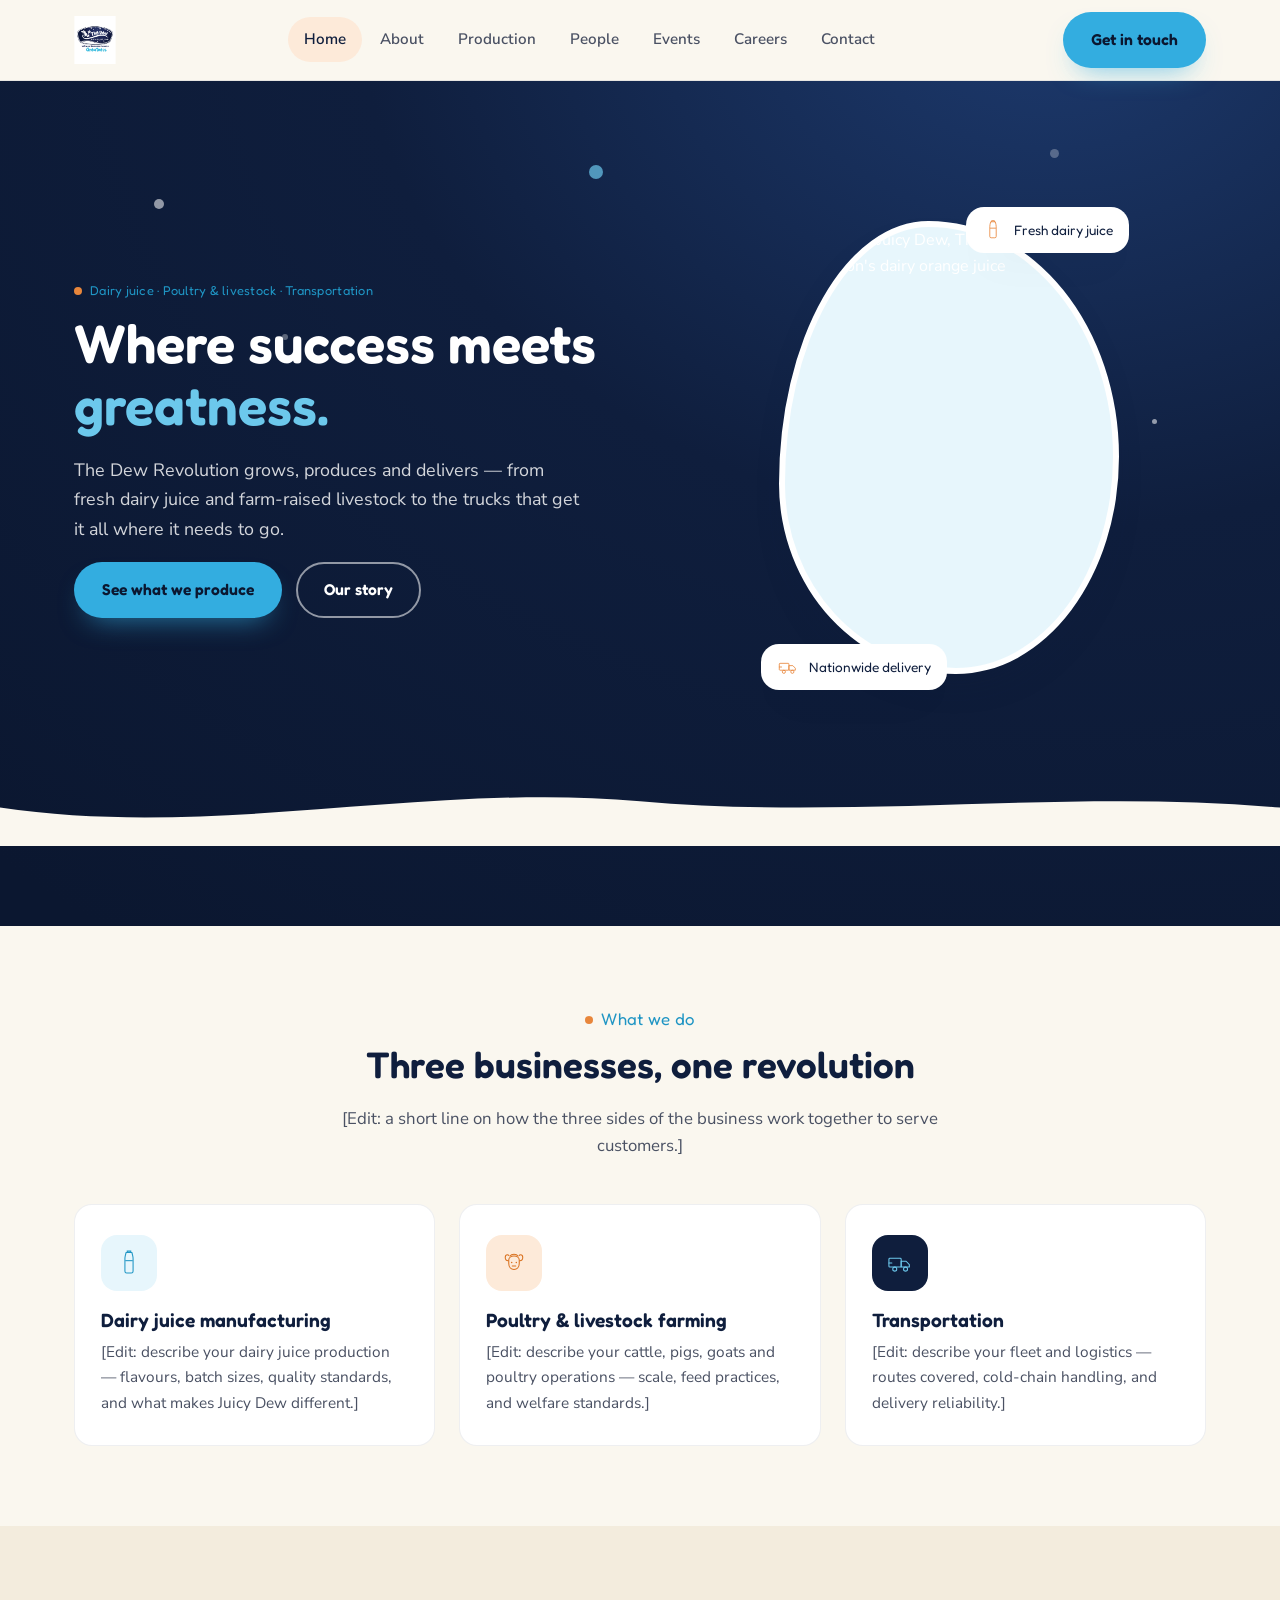
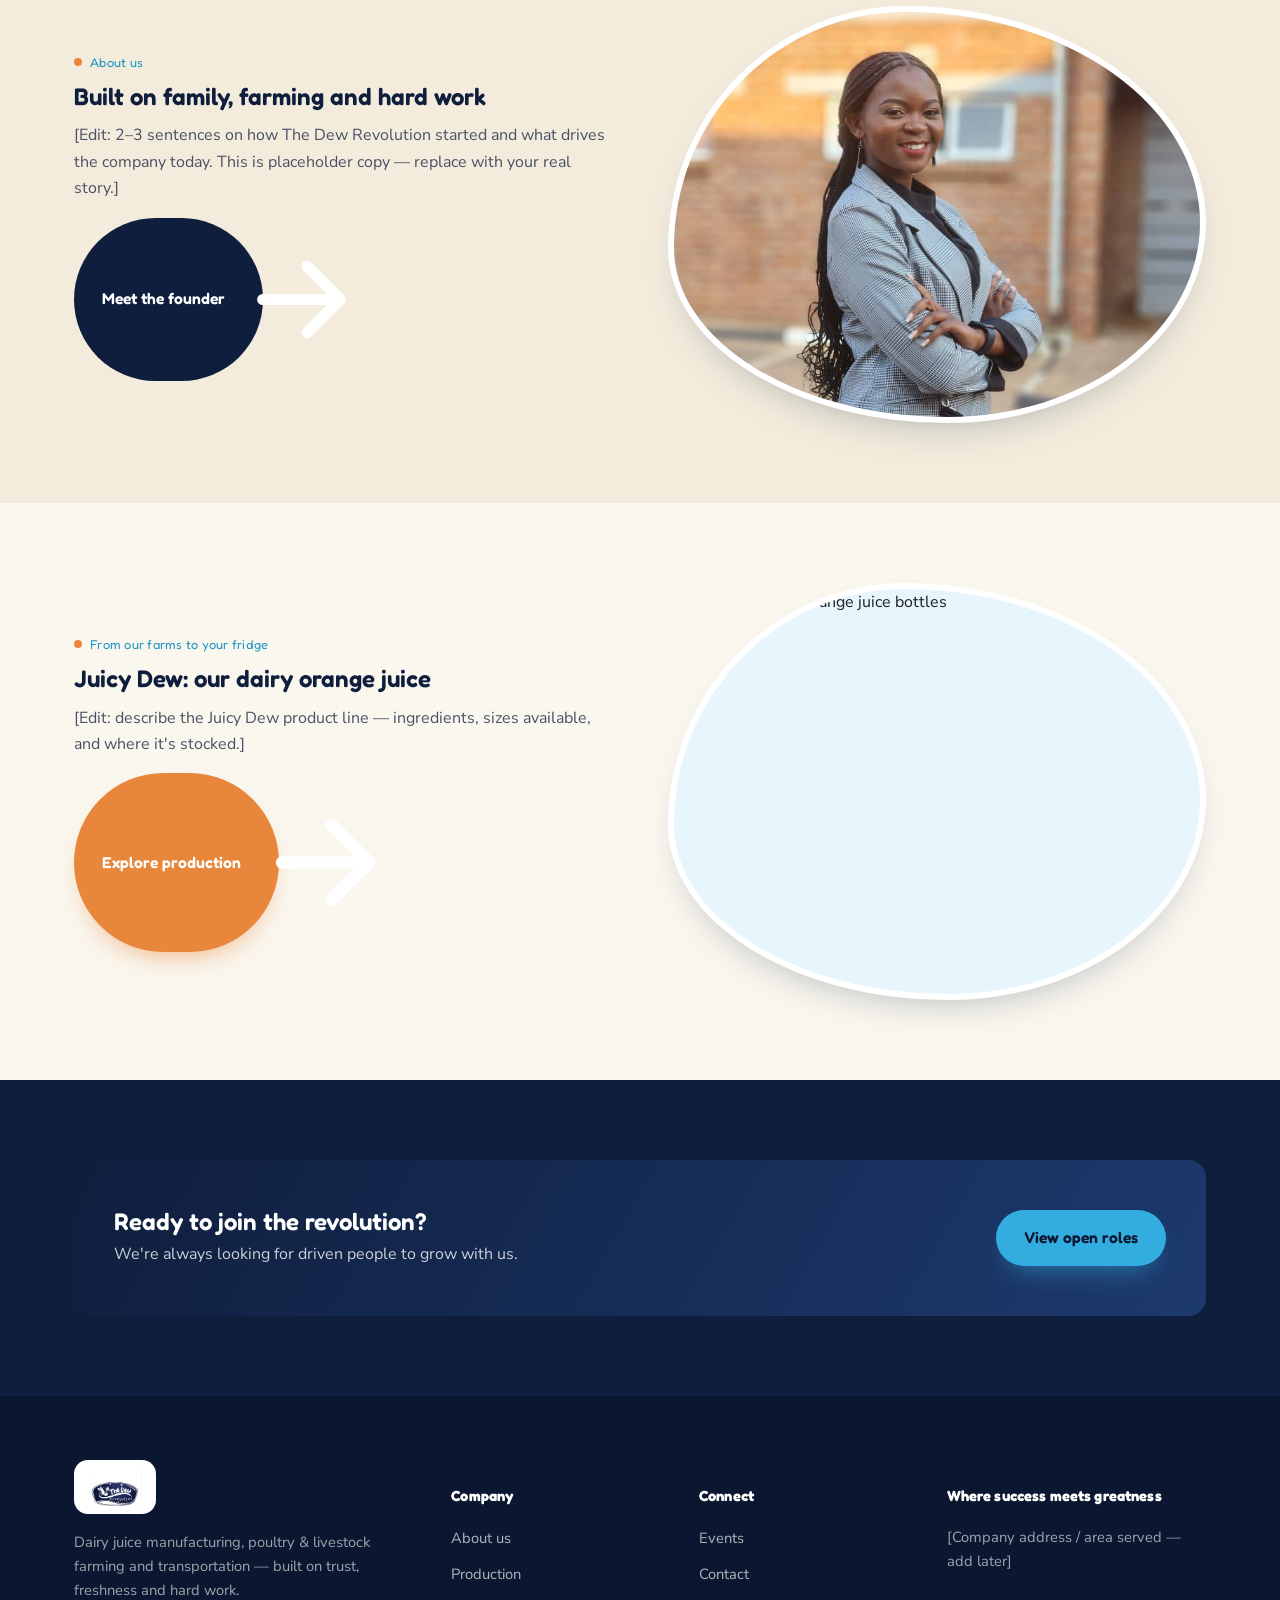
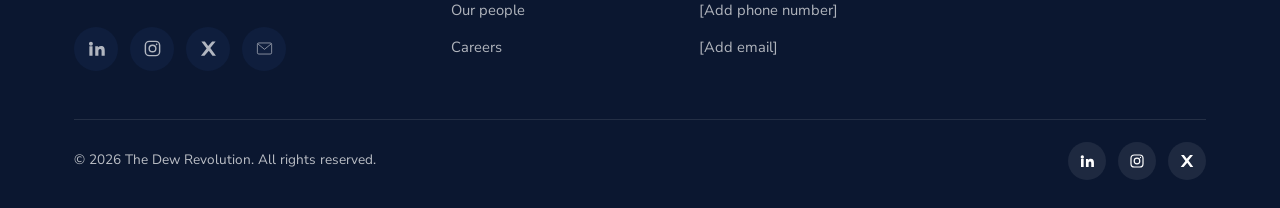
==== commit 93a42914: "Enhance founder image styling in index.html Added inline styles to the founder image for better pres" ====
--- a/index.html
+++ b/index.html
@@ -97,7 +97,7 @@
       </div>
       <div class="split-media">
         <div class="badge-frame">
-          <img src="assets/img/founder-ceo.jpg" alt="Founder and CEO of The Dew Revolution">
+          <img src="assets/img/founder-ceo.jpg" alt="Founder and CEO of The Dew Revolution" style="object-fit: cover; object-position: center top; width: 100%; height: 100%;">
         </div>
       </div>
     </div>
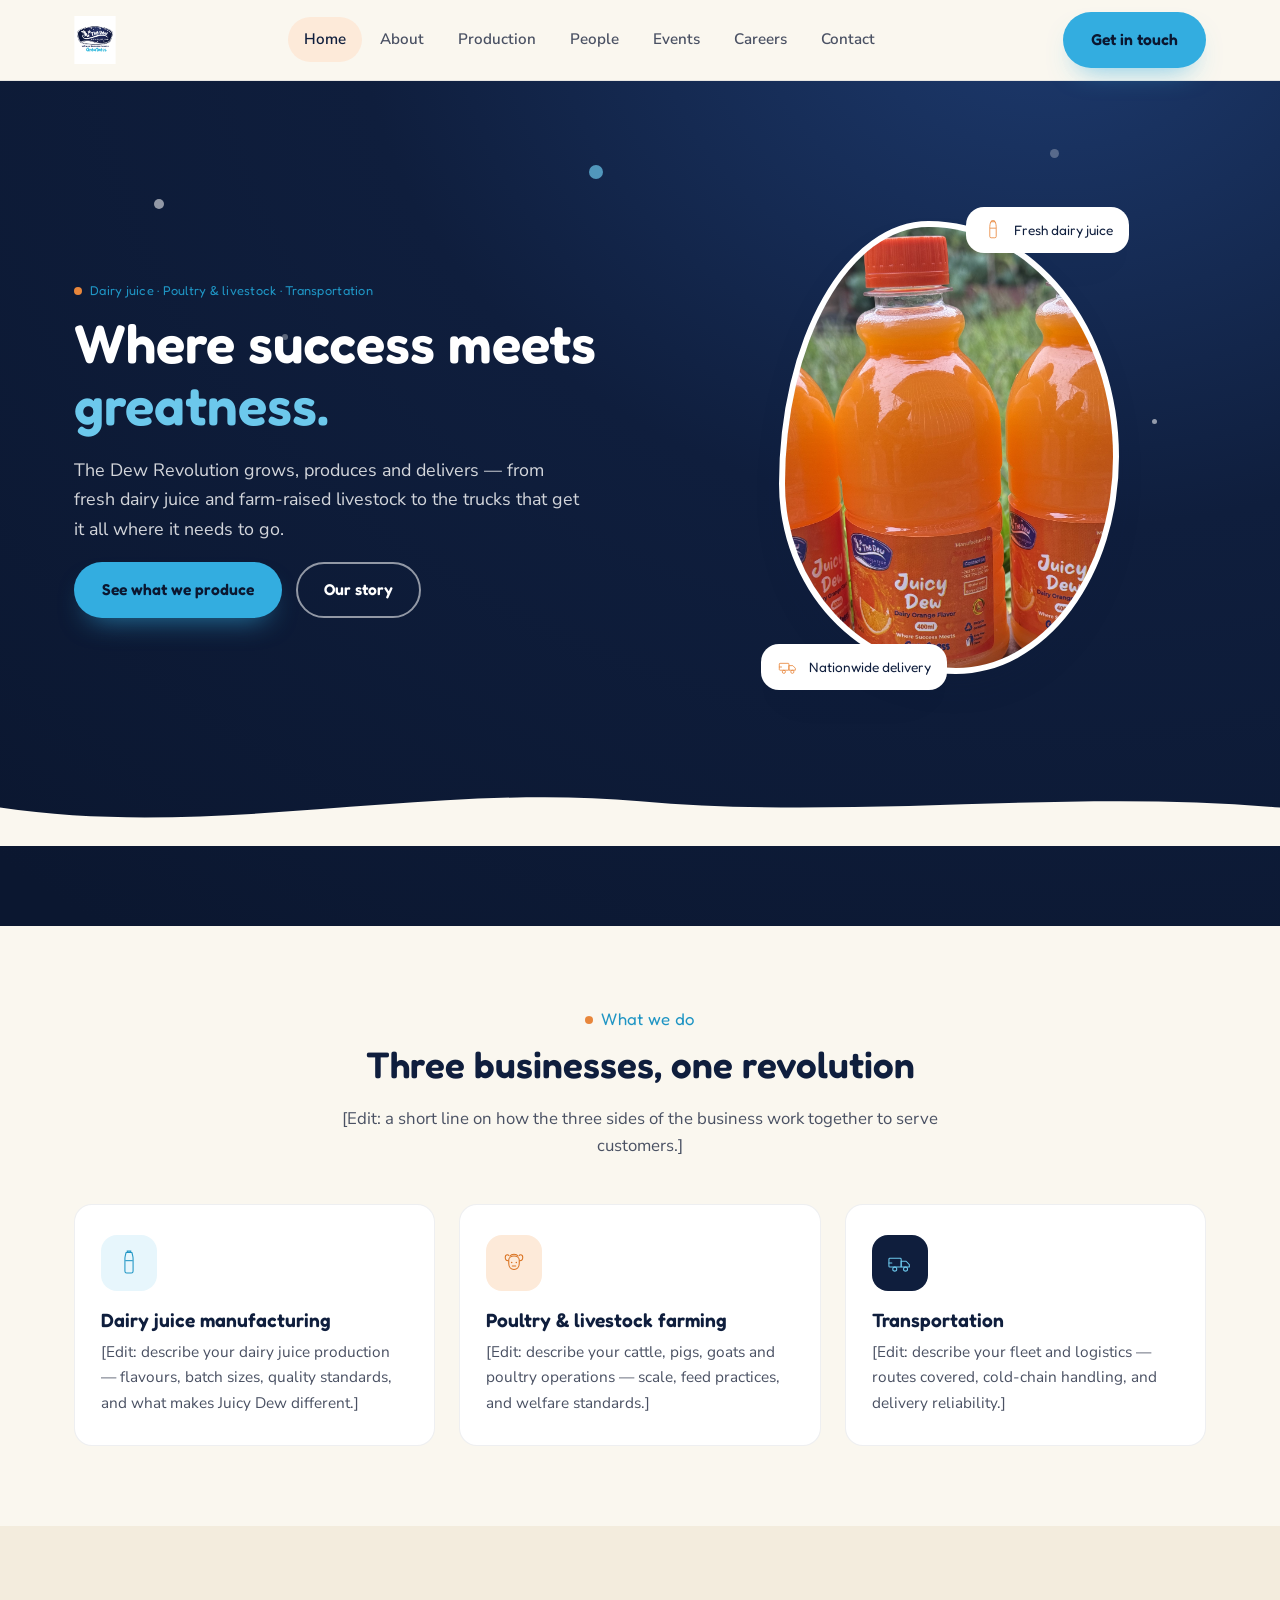
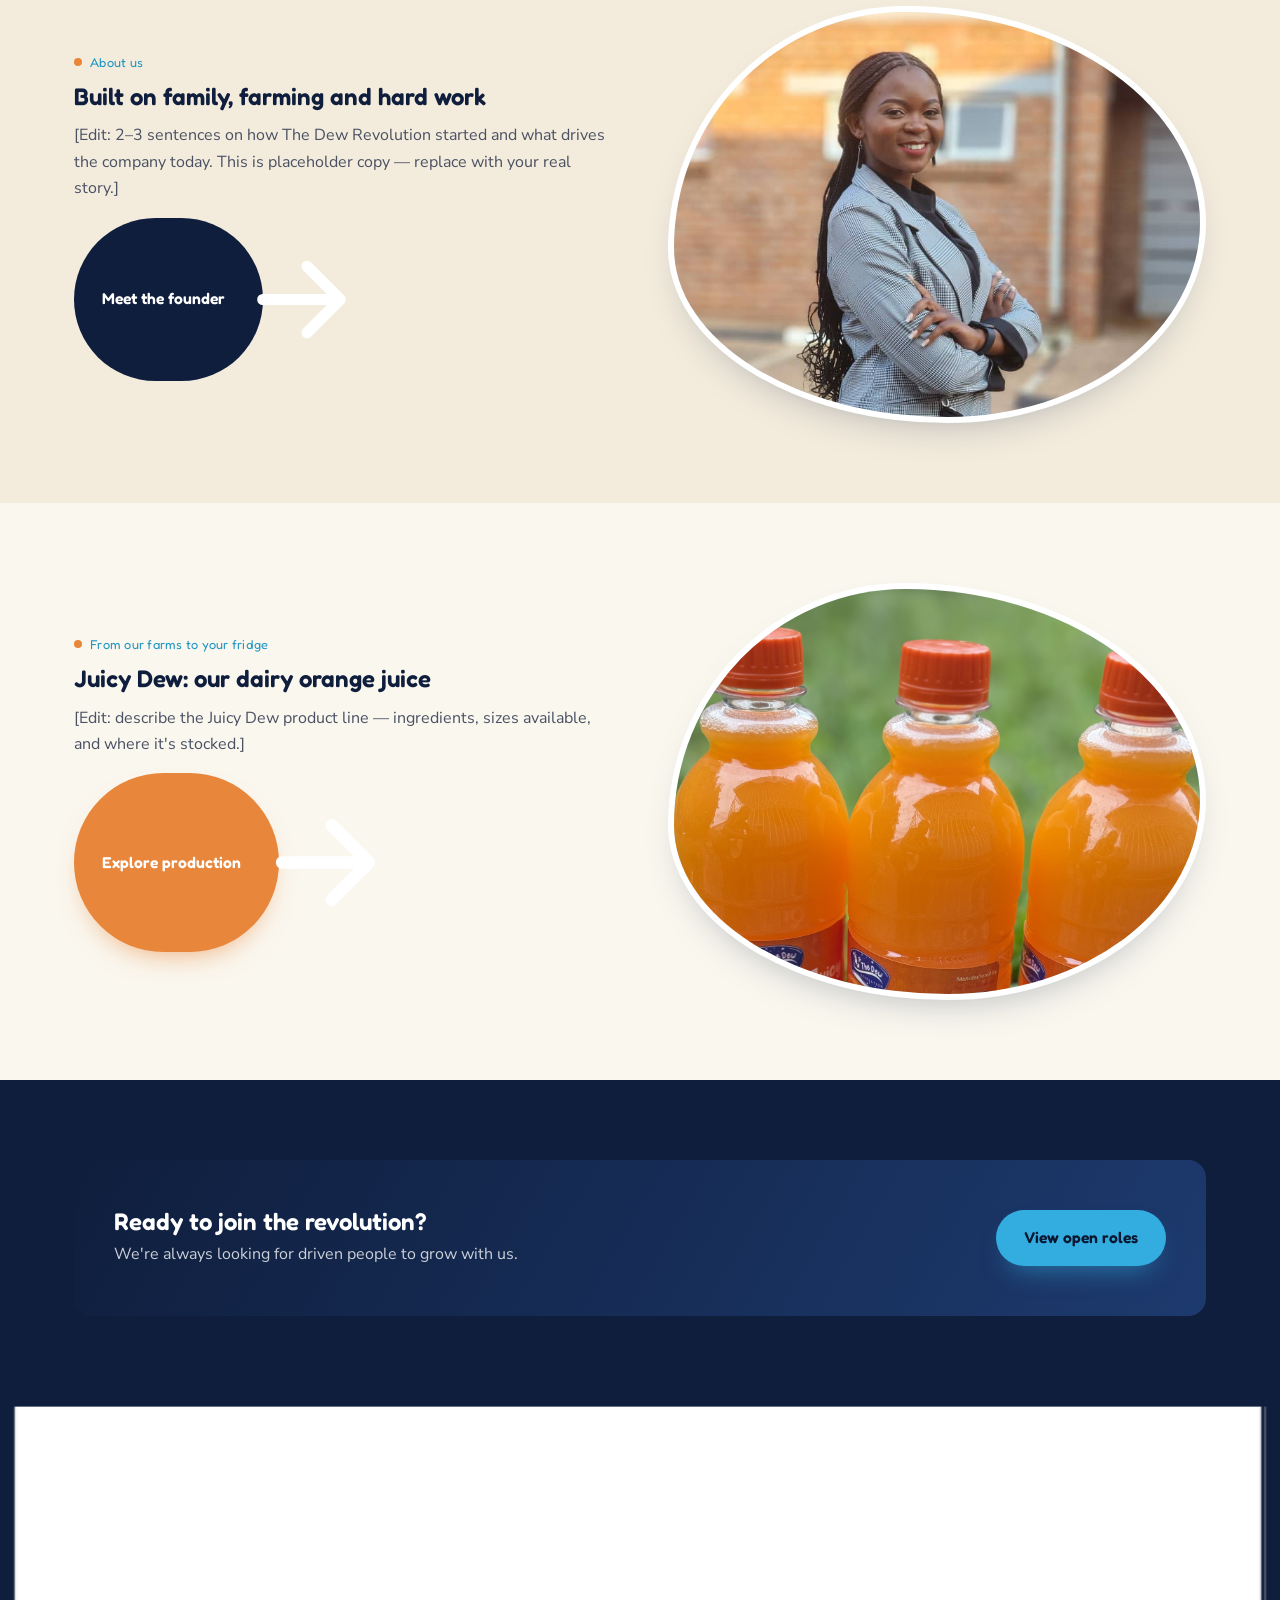
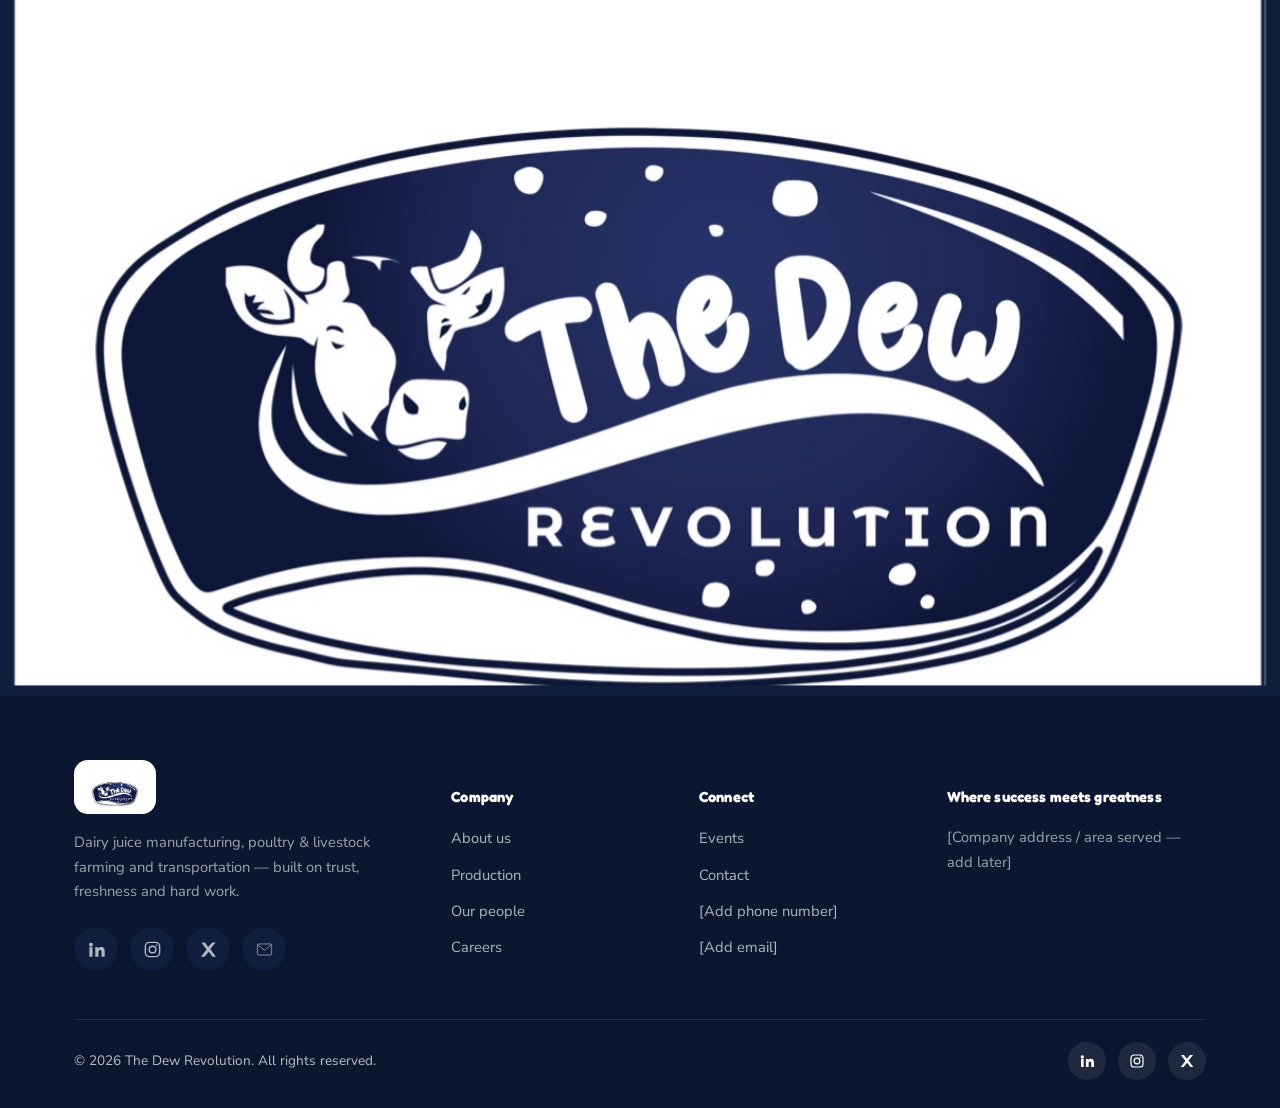
==== commit 911fb0be: "Add banner section with logo image to index.html" ====
--- a/index.html
+++ b/index.html
@@ -130,6 +130,11 @@
       </div>
     </div>
   </section>
+  <section class="banner-section" style="padding: 0; background: var(--navy-900, #0a192f);">
+    <div class="container-fluid" style="width: 100%; max-width: 100%; padding: 0;">
+      <img src="assets/img/logo-badge.png" alt="The Dew Revolution delivery truck with dairy, poultry, and livestock" style="width: 100%; height: auto; display: block; object-fit: cover;">
+    </div>
+  </section>
 
   <footer class="site-footer">
     <div class="container">
--- a/css/style.css
+++ b/css/style.css
@@ -271,6 +271,13 @@
   box-shadow:var(--shadow-soft);
   background:var(--sky-100);
 }
+.badge-frame img {
+  width: 100%;
+  height: 100%;
+  object-fit: cover;
+  object-position: center 10%; /* Shifts the image down so the face is centered and fully visible */
+  display: block;
+}
 .hero-art .badge-frame{ width:min(340px,70vw); aspect-ratio:3/4; }
 .hero-art .badge-frame img{ width:100%; height:100%; object-fit:cover; }
 .hero-art .float-chip{
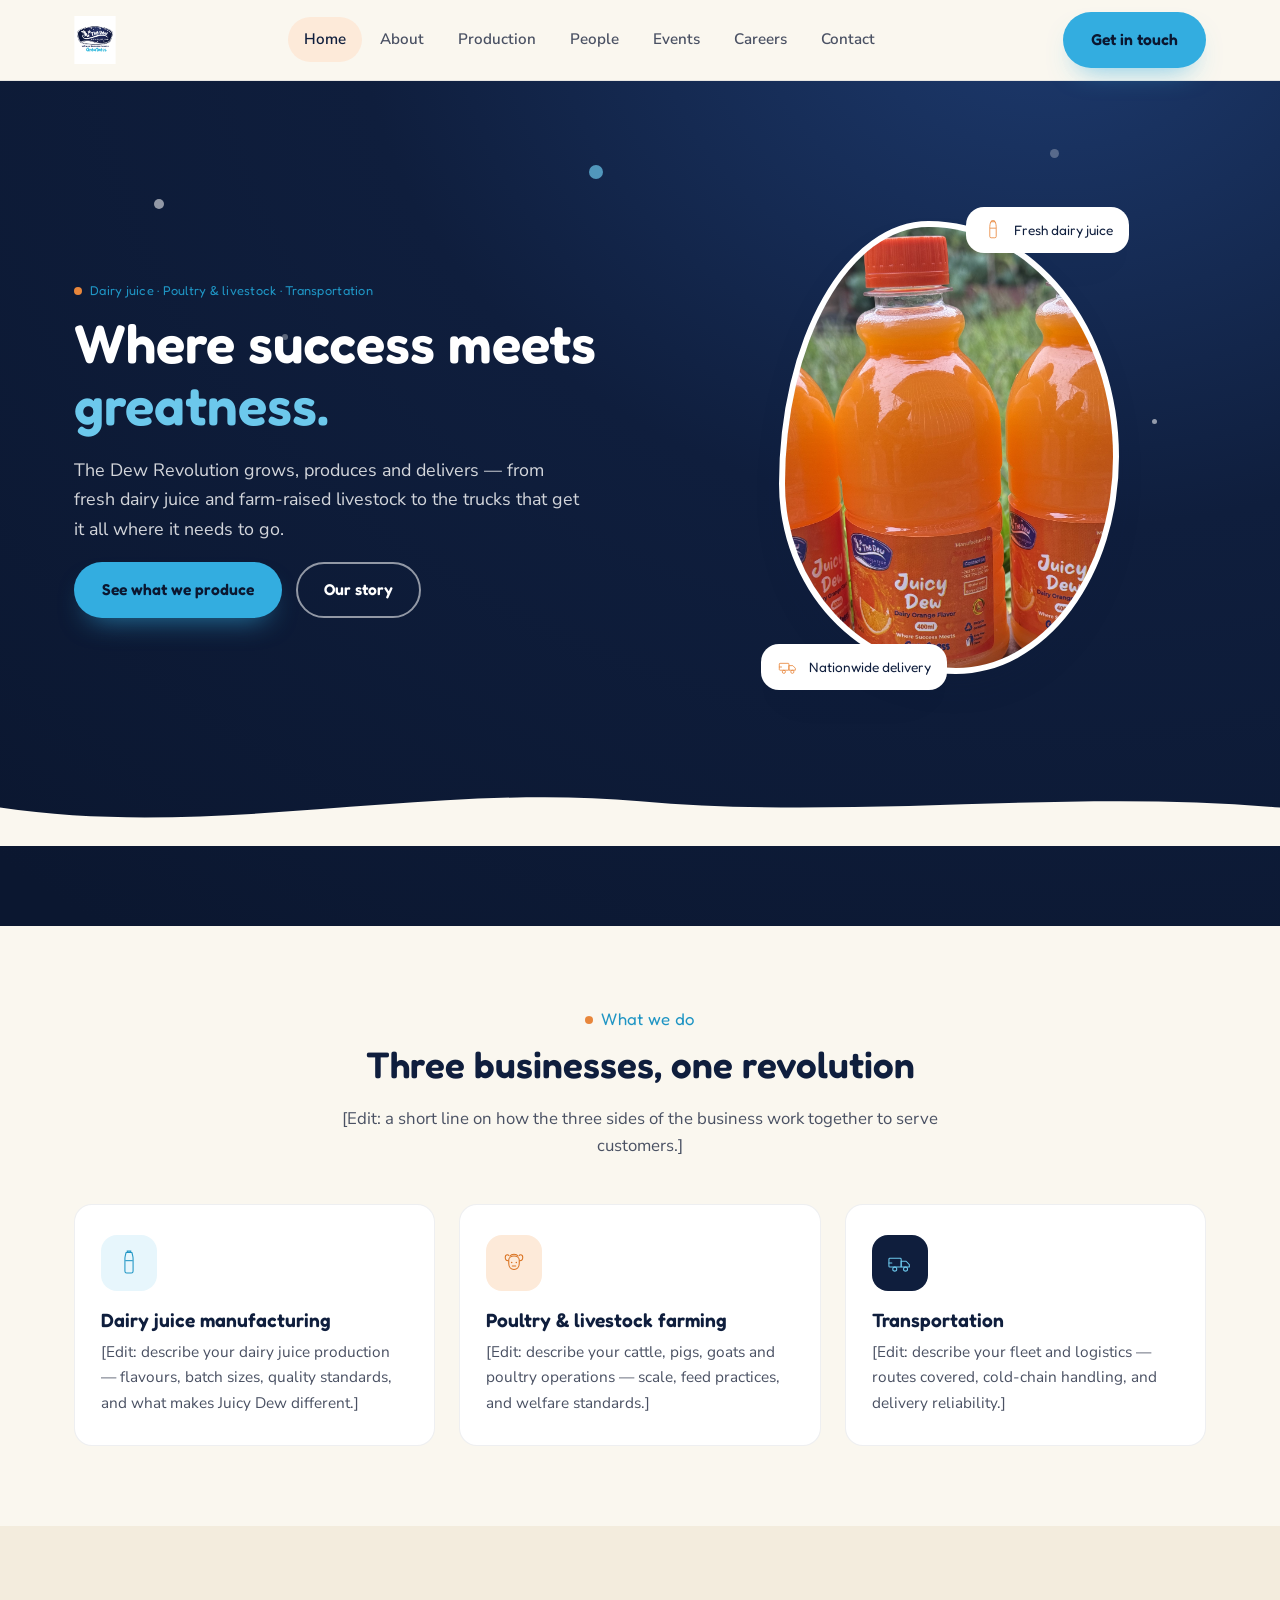
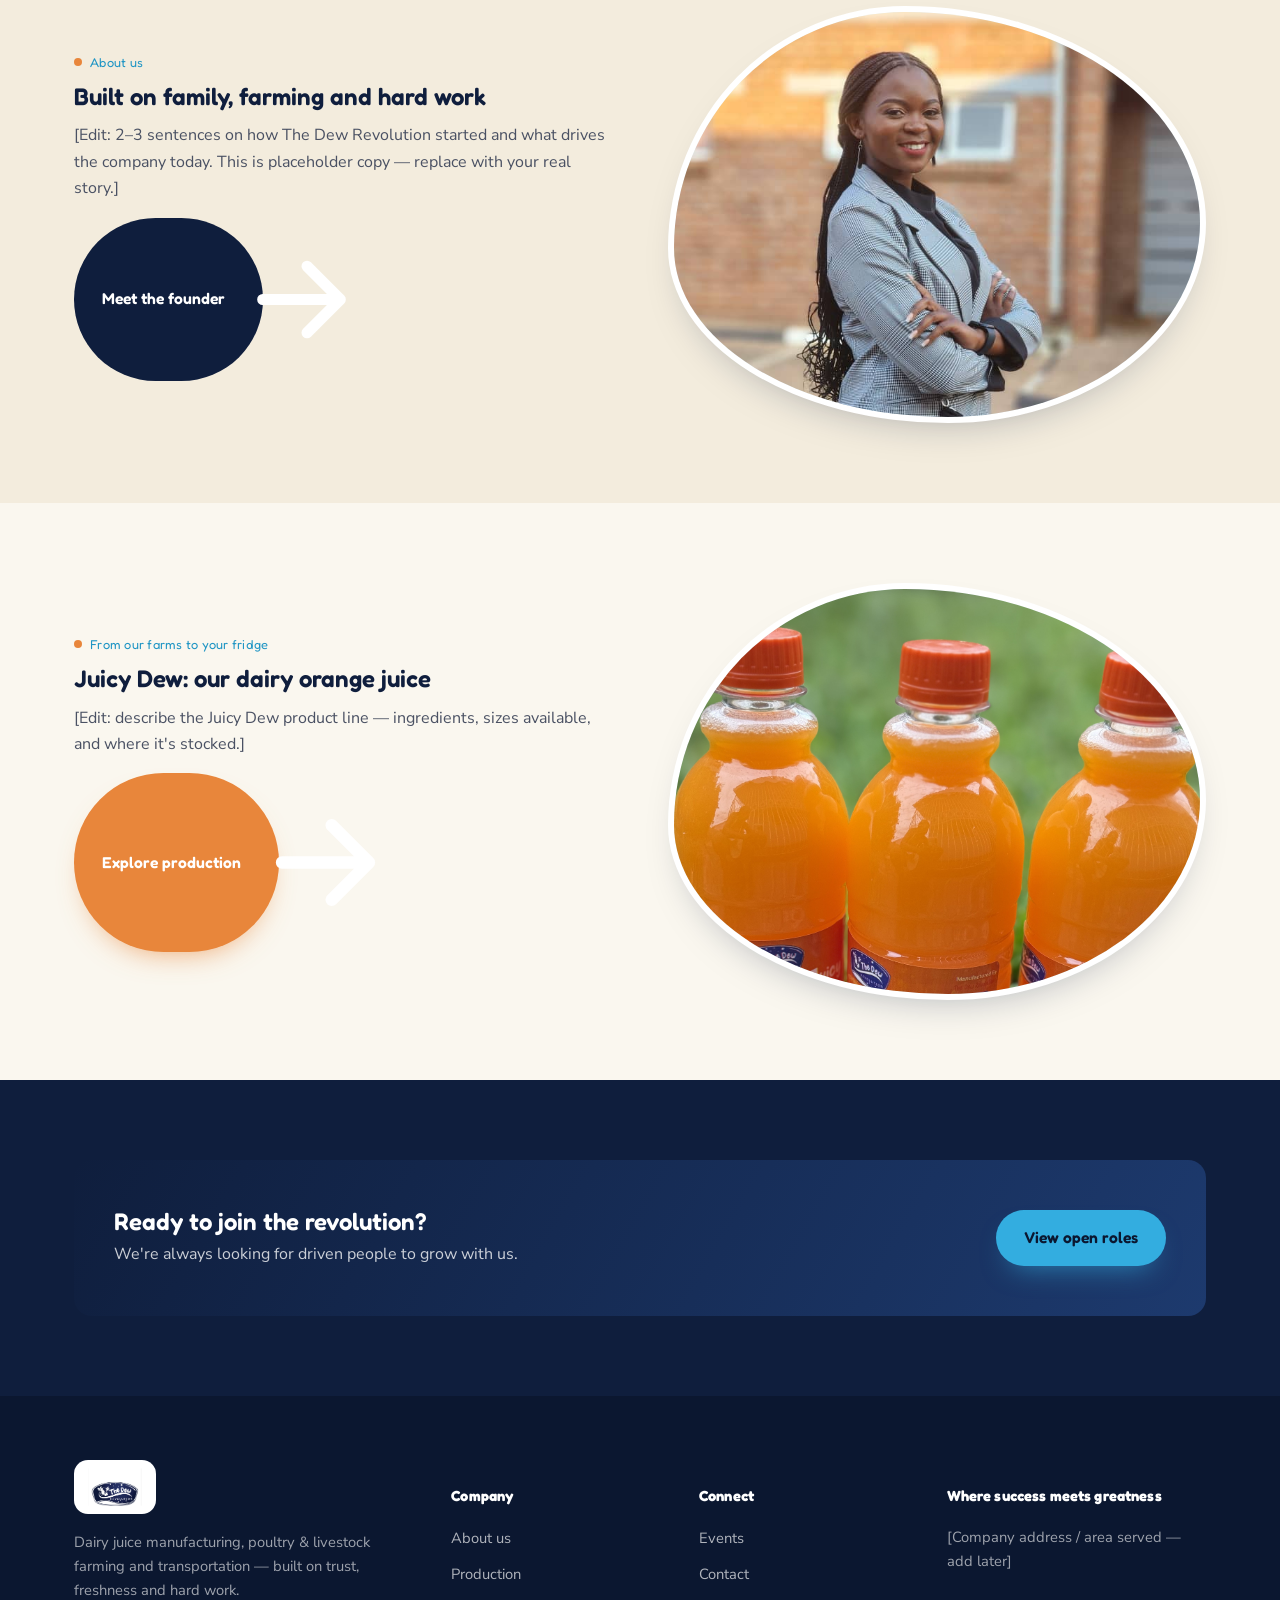
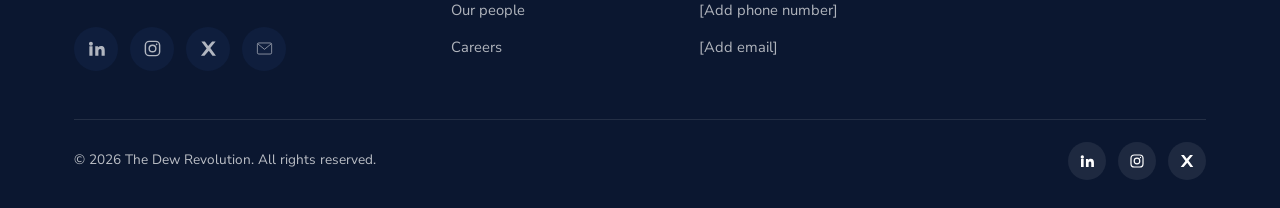
==== commit b54b9720: "Remove banner section from index.html Removed the banner section from the index.html file." ====
--- a/index.html
+++ b/index.html
@@ -130,12 +130,8 @@
       </div>
     </div>
   </section>
-  <section class="banner-section" style="padding: 0; background: var(--navy-900, #0a192f);">
-    <div class="container-fluid" style="width: 100%; max-width: 100%; padding: 0;">
-      <img src="assets/img/logo-badge.png" alt="The Dew Revolution delivery truck with dairy, poultry, and livestock" style="width: 100%; height: auto; display: block; object-fit: cover;">
-    </div>
+
   </section>
-
   <footer class="site-footer">
     <div class="container">
       <div class="footer-grid">
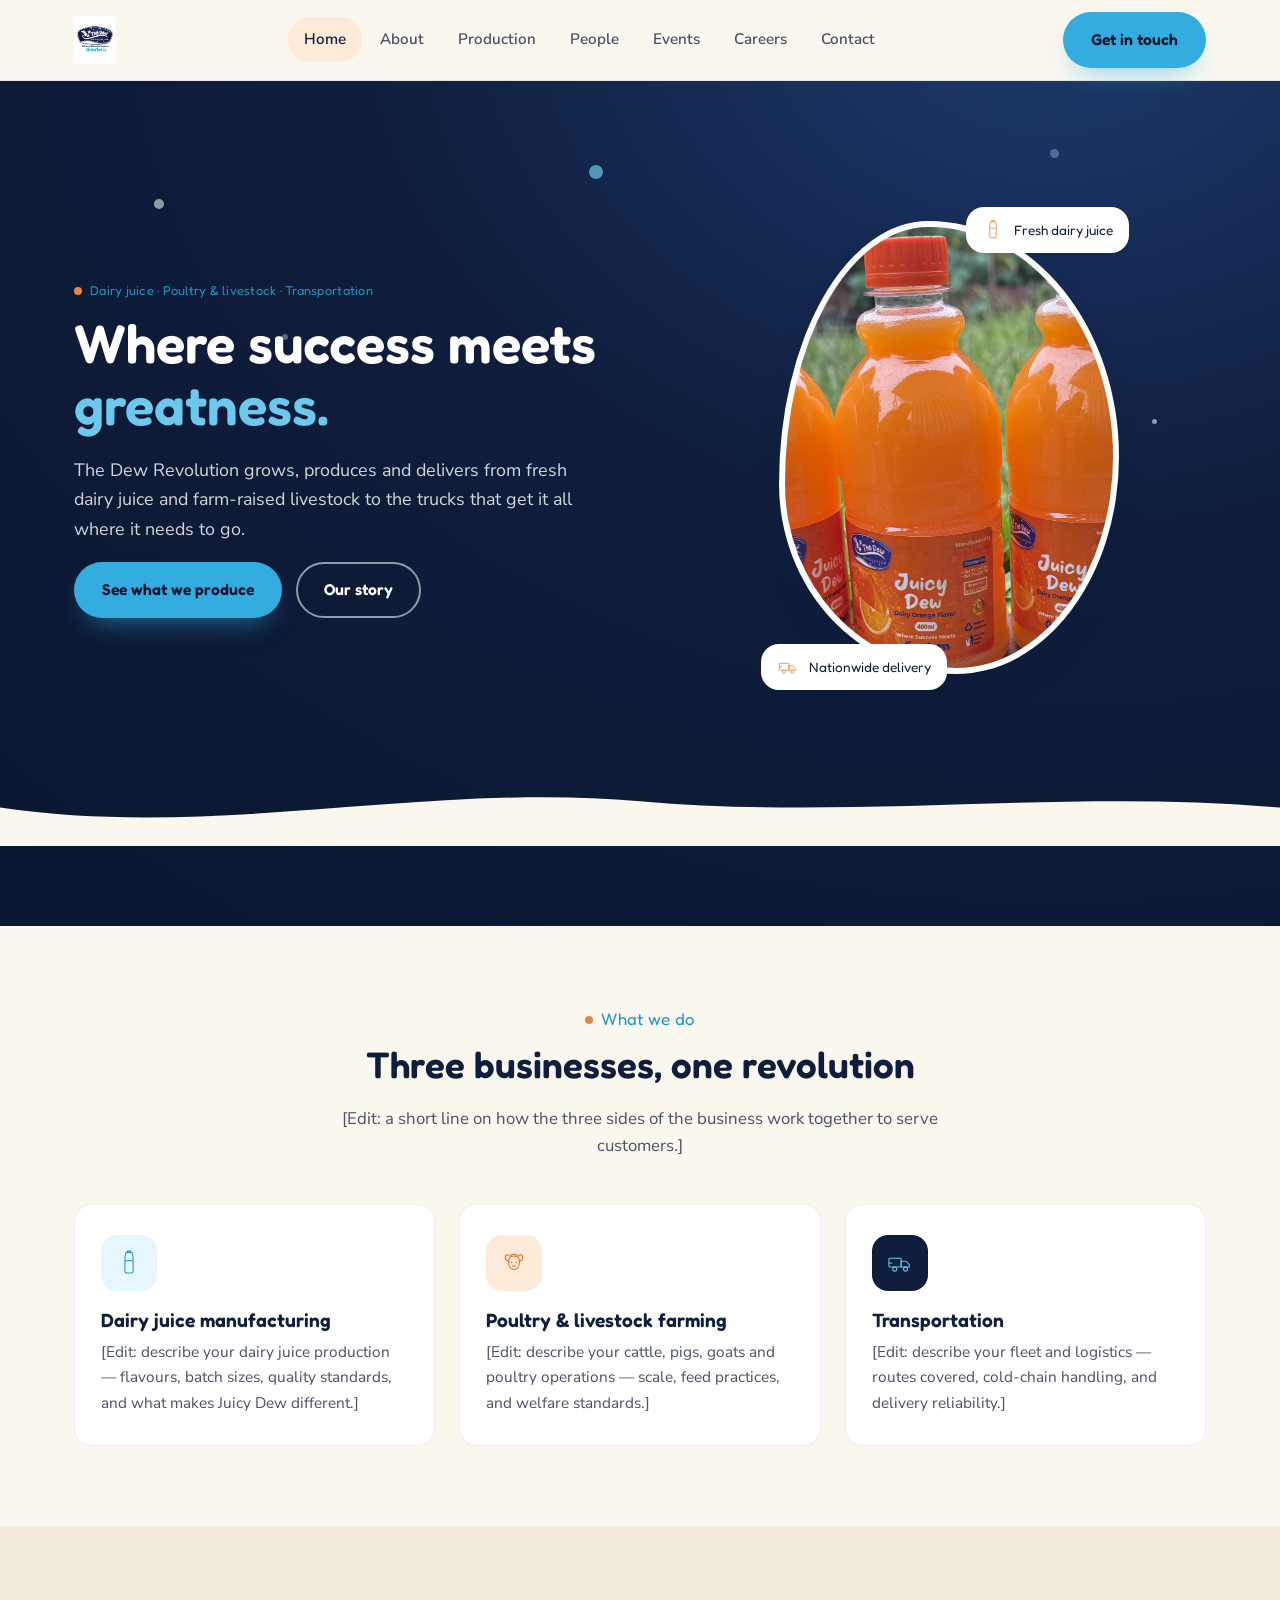
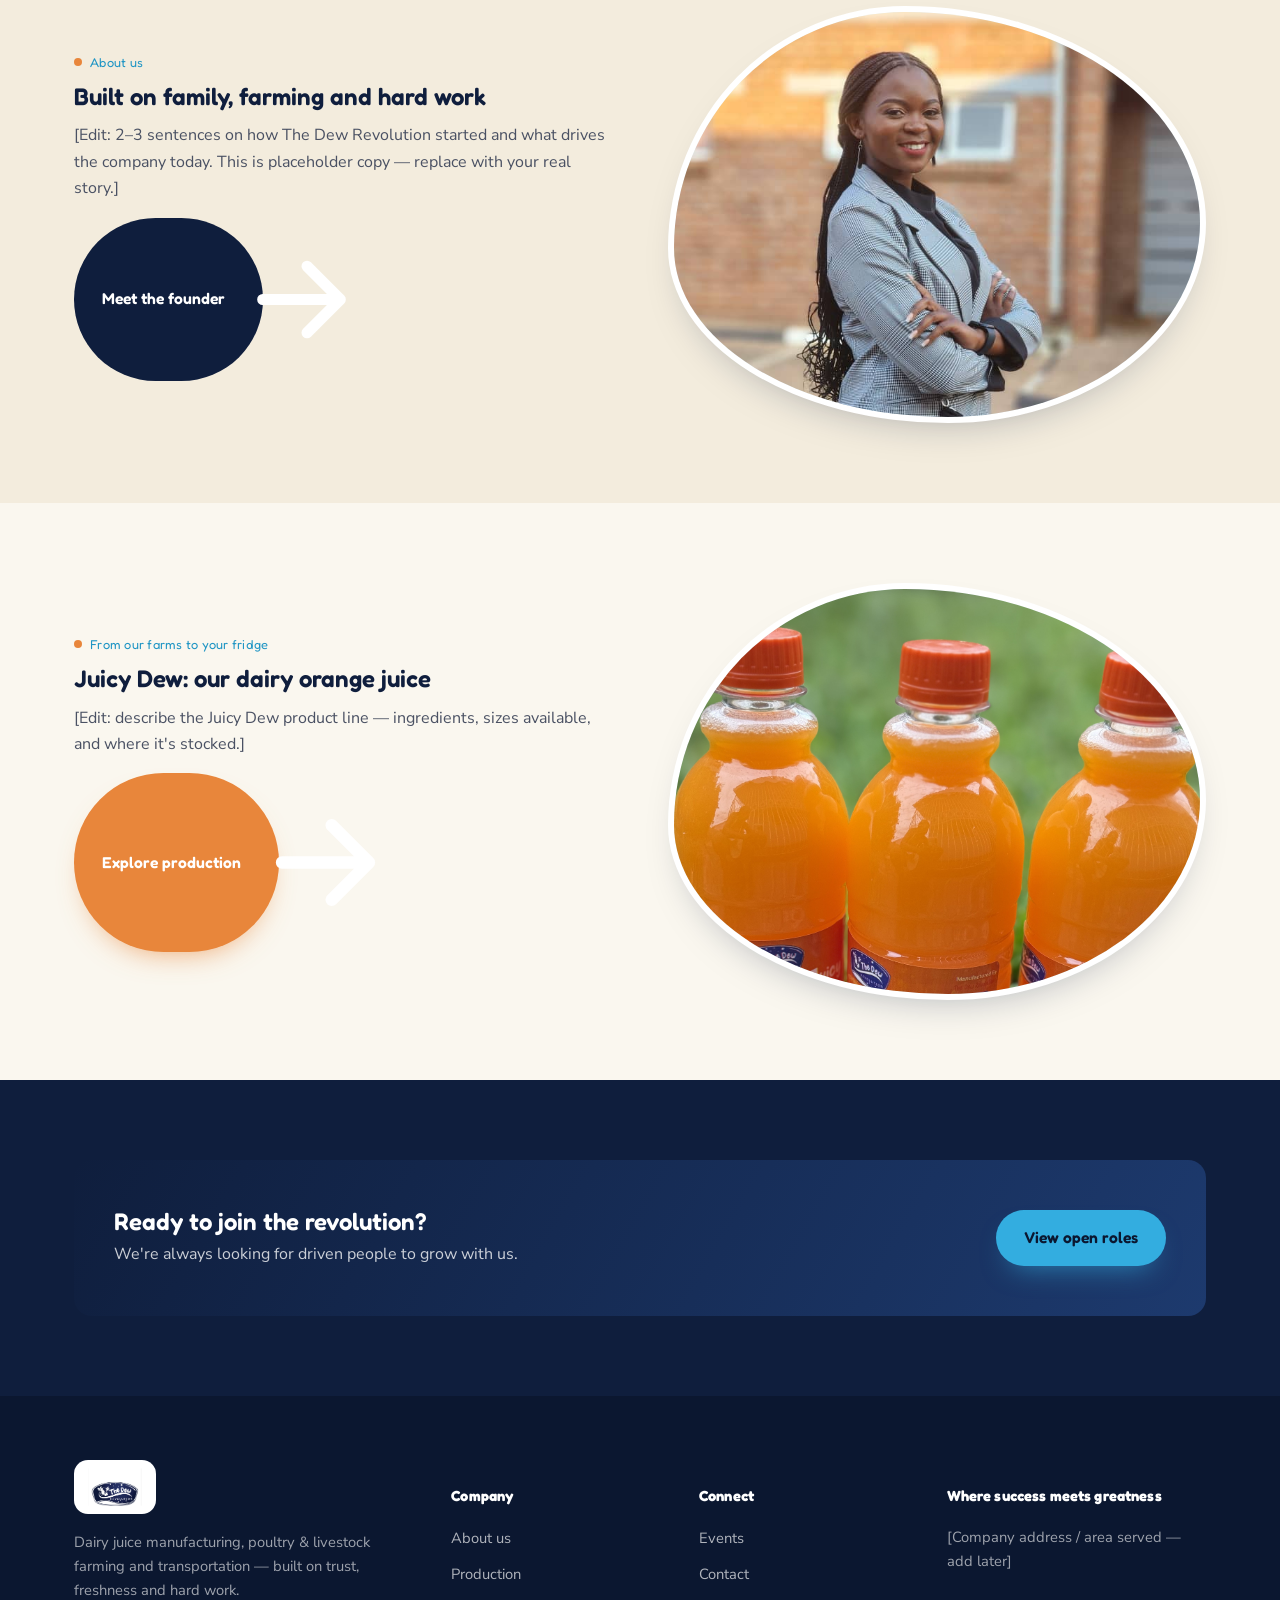
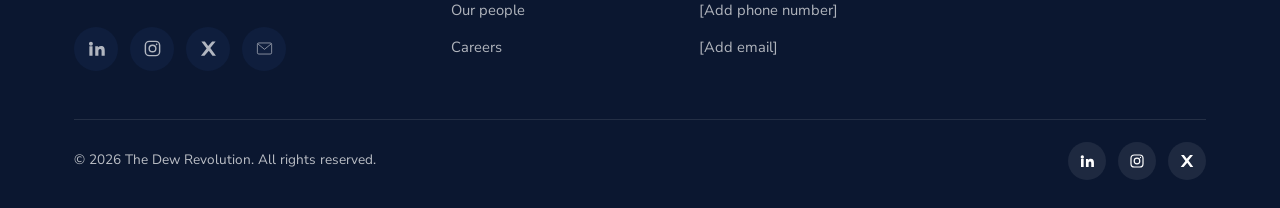
==== commit a8dfb939: "Fix punctuation in lead paragraph Removed an em dash from the lead paragraph in the hero section." ====
--- a/index.html
+++ b/index.html
@@ -43,7 +43,7 @@
       <div class="hero-copy">
         <p class="eyebrow">Dairy juice &middot; Poultry &amp; livestock &middot; Transportation</p>
         <h1>Where success meets <span class="accent">greatness.</span></h1>
-        <p class="lead">The Dew Revolution grows, produces and delivers &mdash; from fresh dairy juice and farm-raised livestock to the trucks that get it all where it needs to go.</p>
+        <p class="lead">The Dew Revolution grows, produces and delivers from fresh dairy juice and farm-raised livestock to the trucks that get it all where it needs to go.</p>
         <div class="hero-actions">
           <a href="production.html" class="btn btn-primary">See what we produce</a>
           <a href="about.html" class="btn btn-outline">Our story</a>
@@ -130,8 +130,7 @@
       </div>
     </div>
   </section>
-
-  </section>
+  
   <footer class="site-footer">
     <div class="container">
       <div class="footer-grid">
